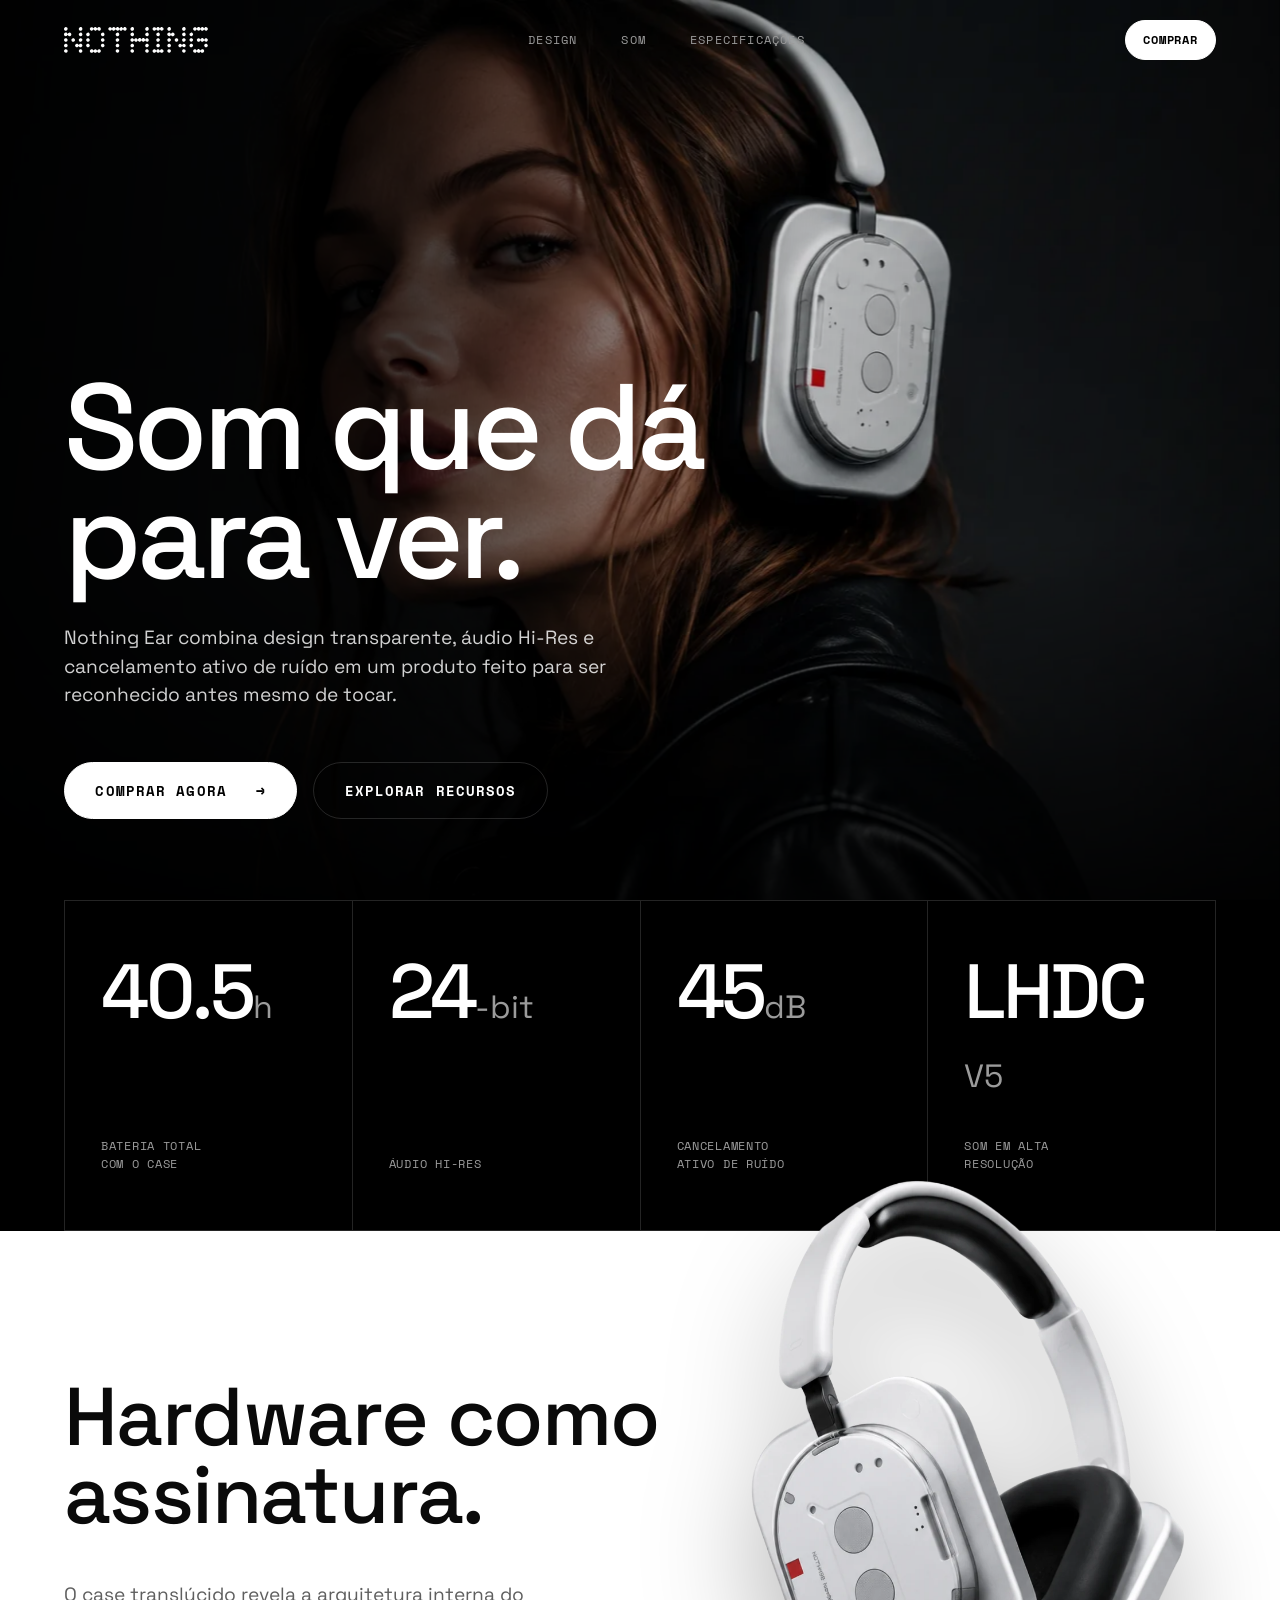
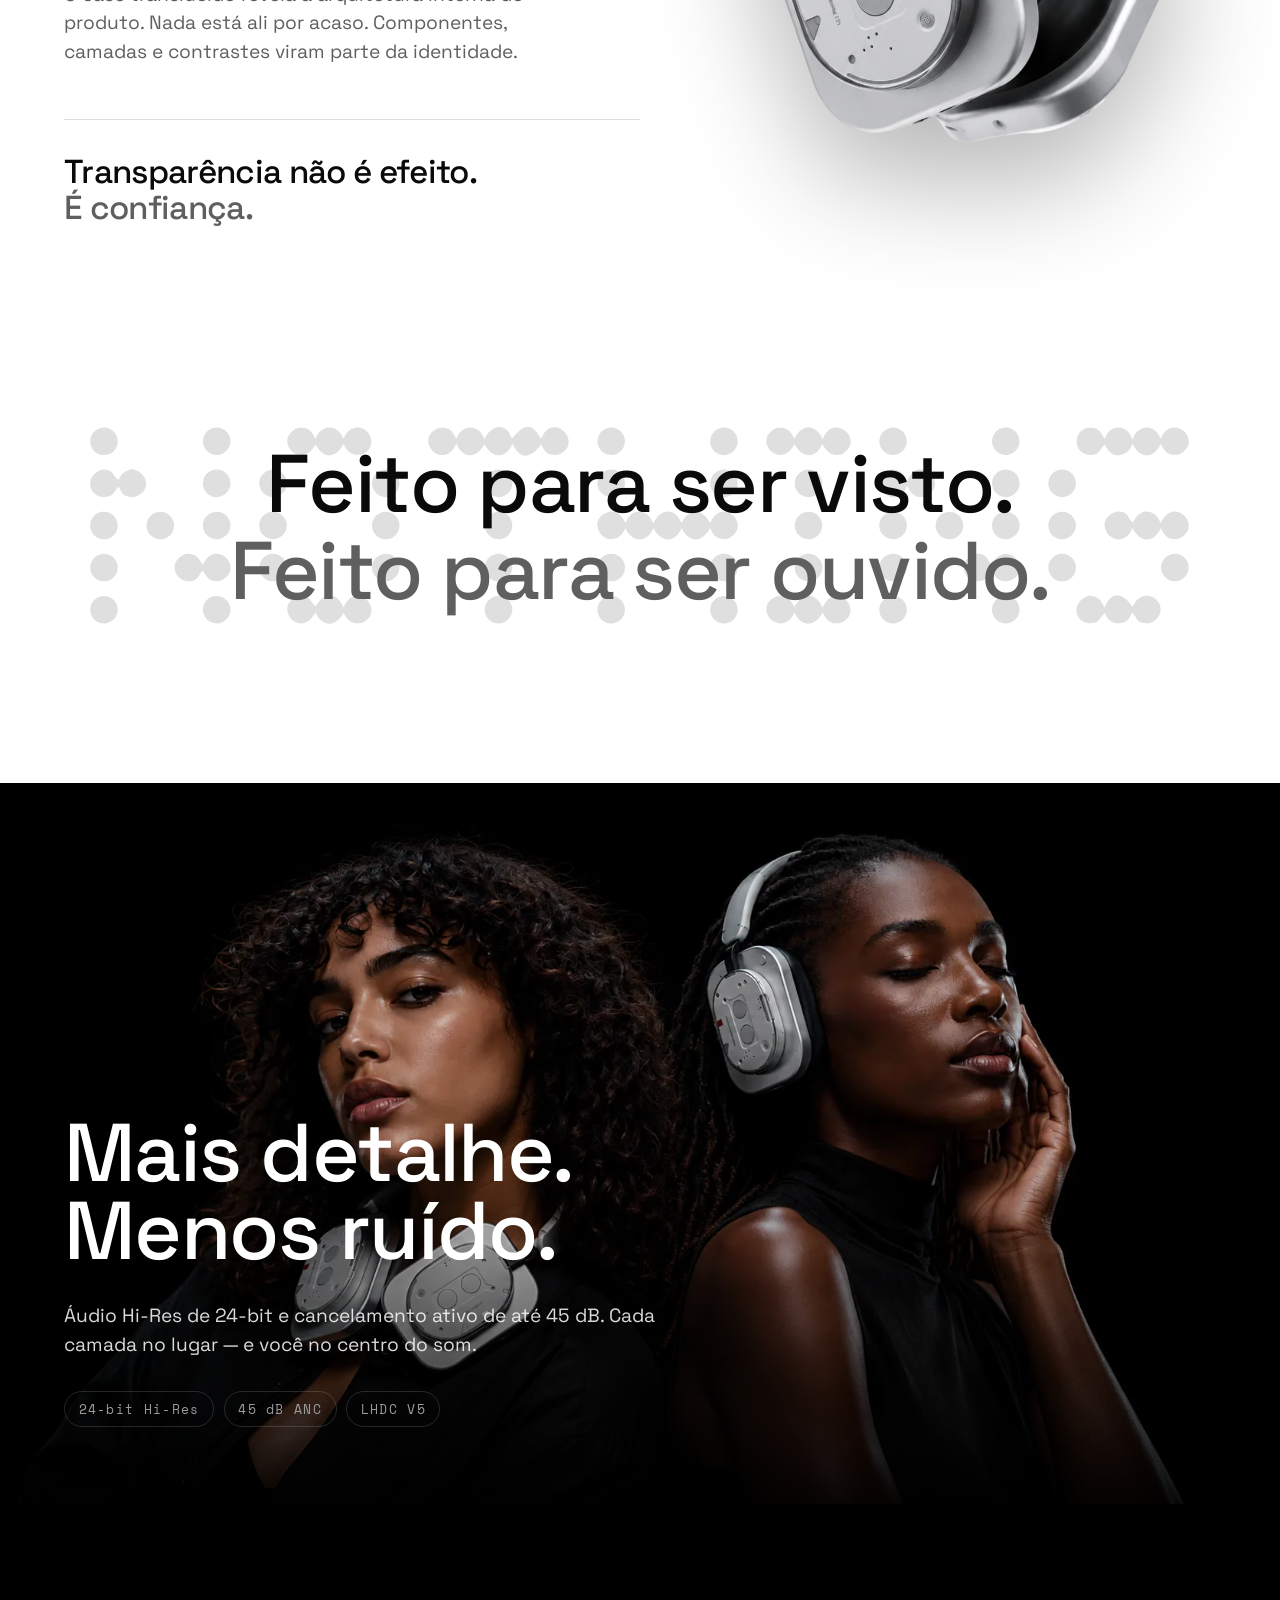
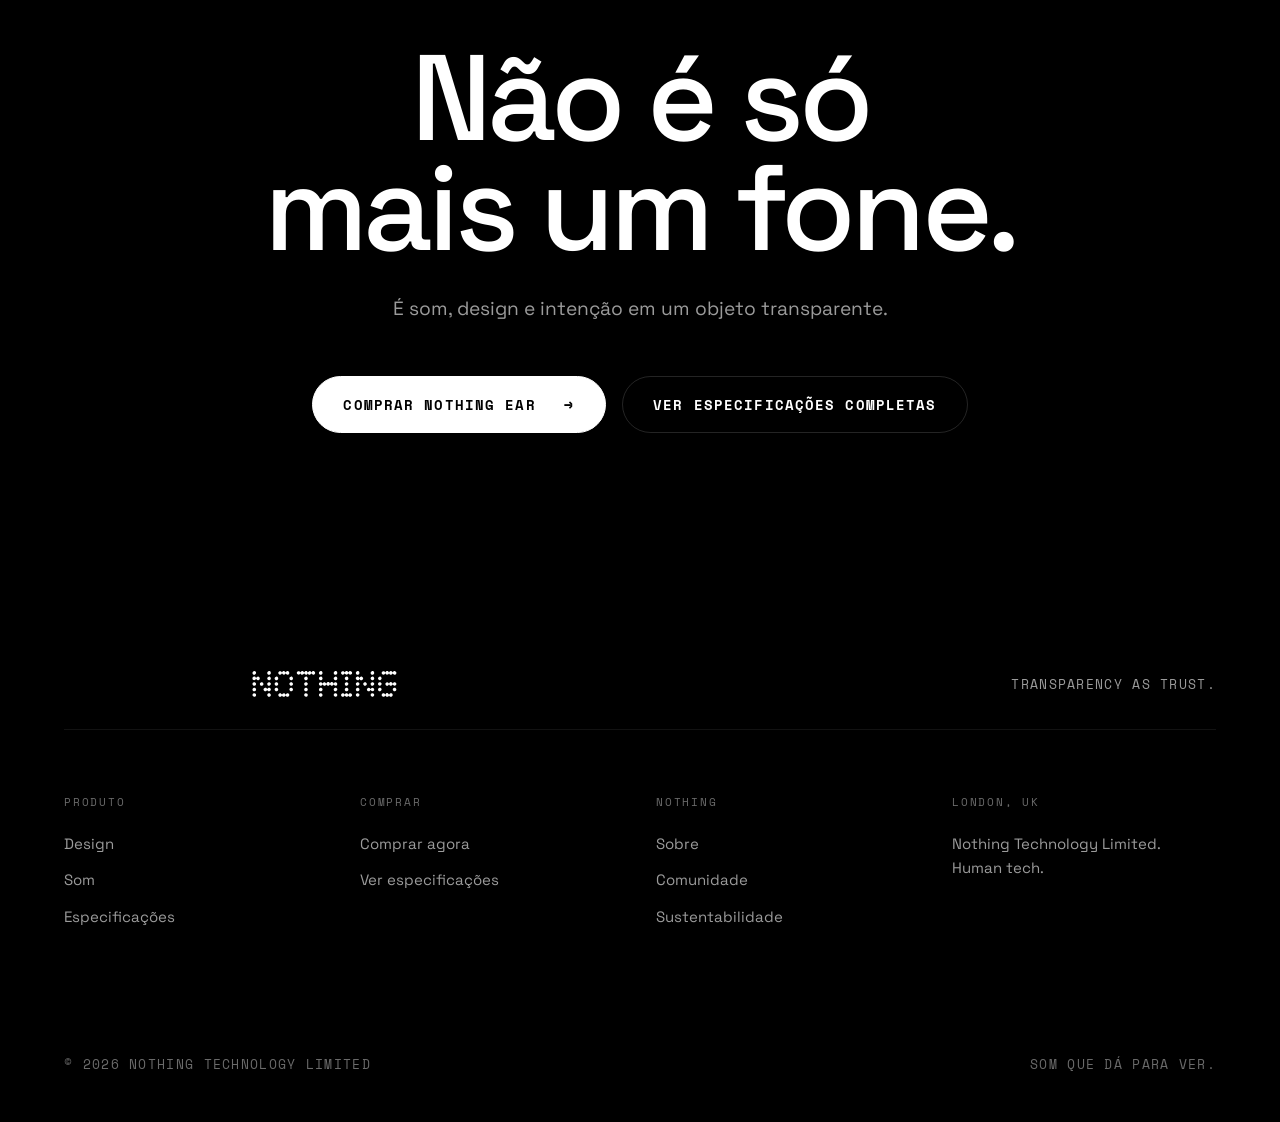
==== index.html @ 841a4d0a "Statement: revert visuals to the approved original + options page The texture-field mark (160vw) and" ====
<!DOCTYPE html>
<html lang="pt-BR">
<head>
  <meta charset="UTF-8" />
  <meta name="viewport" content="width=device-width, initial-scale=1.0" />
  <meta name="color-scheme" content="dark light" />
  <meta name="theme-color" content="#000000" />
  <title>Nothing Ear — Som que dá para ver.</title>
  <meta name="description" content="Nothing Ear combina design transparente, áudio Hi-Res e cancelamento ativo de ruído em um produto feito para ser reconhecido antes mesmo de tocar." />
  <meta property="og:title" content="Nothing Ear — Som que dá para ver." />
  <meta property="og:description" content="Design transparente, áudio Hi-Res de 24-bit e cancelamento ativo de até 45 dB." />
  <meta property="og:image" content="assets/img-00.png" />
  <meta property="og:type" content="website" />
  <link rel="icon" href="assets/favicon.svg" type="image/svg+xml" />

  <link rel="preconnect" href="https://fonts.googleapis.com" />
  <link rel="preconnect" href="https://fonts.gstatic.com" crossorigin />
  <link href="https://fonts.googleapis.com/css2?family=Space+Grotesk:wght@300;400;500;600;700&family=Space+Mono:wght@400;700&display=swap" rel="stylesheet" />
  <link rel="stylesheet" href="styles.css" />
  <script>
    /* ativa as entradas animadas antes da 1ª pintura (sem flash);
       failsafe: se o script principal não rodar, tudo volta a ficar visível */
    try {
      if (!matchMedia('(prefers-reduced-motion: reduce)').matches) {
        document.documentElement.classList.add('anim');
        /* timer direto (não espera 'load': imagens lentas não podem segurar o resgate) */
        setTimeout(function () {
          if (!window.__animRan) document.documentElement.classList.remove('anim');
        }, 3000);
      }
    } catch (e) {}
  </script>
</head>
<body>

  <a class="skip-link" href="#top">Pular para o conteúdo</a>

  <!-- HEADER -->
  <header class="nav" id="nav">
    <div class="nav__inner container">
      <a href="#top" class="nav__logo" aria-label="Nothing — início">
        <img src="assets/nothing-logo.svg" alt="Nothing" width="521" height="94" />
      </a>
      <nav class="nav__links" aria-label="Seções">
        <a href="#design">Design</a>
        <a href="#som">Som</a>
        <a href="#specs">Especificações</a>
      </nav>
      <a href="#comprar" class="btn btn--primary btn--sm nav__cta">Comprar</a>
      <button class="nav__toggle" id="navToggle" type="button" aria-label="Abrir menu" aria-expanded="false" aria-controls="menu">
        <span class="nav__toggle-lines" aria-hidden="true"><span></span><span></span></span>
      </button>
    </div>
  </header>

  <!-- MENU MOBILE (takeover · aparece < 860px, controlado por JS) -->
  <div class="menu" id="menu" aria-hidden="true">
    <nav class="menu__inner container" aria-label="Navegação principal">
      <ul class="menu__list">
        <li class="menu__item"><a href="#design"><span class="menu__idx" aria-hidden="true">01</span>Design</a></li>
        <li class="menu__item"><a href="#som"><span class="menu__idx" aria-hidden="true">02</span>Som</a></li>
        <li class="menu__item"><a href="#specs"><span class="menu__idx" aria-hidden="true">03</span>Especificações</a></li>
      </ul>
      <a href="#comprar" class="btn btn--primary btn--lg menu__cta">Comprar agora&nbsp;&nbsp;<span class="btn__arrow" aria-hidden="true">→</span></a>
    </nav>
  </div>

  <main id="top">

    <!-- HERO -->
    <section class="hero" id="hero">
      <div class="hero__media">
        <img src="assets/hero.webp" alt="Pessoa usando o Nothing Ear" width="1672" height="941" fetchpriority="high" />
        <div class="hero__scrim" aria-hidden="true"></div>
      </div>
      <div class="hero__content container">
        <h1 class="hero__title" data-reveal>Som que dá<br />para ver.</h1>
        <p class="hero__sub" data-reveal data-d="1">Nothing Ear combina design transparente, áudio Hi-Res e cancelamento ativo de ruído em um produto feito para ser reconhecido antes mesmo de tocar.</p>
        <div class="hero__actions" data-reveal data-d="2">
          <a href="#comprar" class="btn btn--primary btn--lg">Comprar agora&nbsp;&nbsp;<span class="btn__arrow" aria-hidden="true">→</span></a>
          <a href="#design" class="btn btn--ghost btn--lg">Explorar recursos</a>
        </div>
      </div>
    </section>

    <!-- SPECS -->
    <section class="specs section--dark" id="specs" aria-label="Especificações">
      <div class="container">
        <ul class="spec-grid">
          <li class="spec-cell" data-reveal>
            <span class="spec-num">40.5<span class="spec-unit">h</span></span>
            <span class="spec-label">Bateria total com o case</span>
          </li>
          <li class="spec-cell" data-reveal>
            <span class="spec-num">24<span class="spec-unit">-bit</span></span>
            <span class="spec-label">Áudio Hi-Res</span>
          </li>
          <li class="spec-cell" data-reveal>
            <span class="spec-num">45<span class="spec-unit">dB</span></span>
            <span class="spec-label">Cancelamento ativo de ruído</span>
          </li>
          <li class="spec-cell" data-reveal>
            <span class="spec-num">LHDC<span class="spec-unit"> V5</span></span>
            <span class="spec-label">Som em alta resolução</span>
          </li>
        </ul>
      </div>
    </section>

    <!-- DESIGN — fone + texto -->
    <section class="fone section--light" id="design">
      <div class="container fone__grid">
        <div class="fone__text">
          <h2 class="fone__title" data-reveal>Hardware como<br />assinatura.</h2>
          <p class="fone__lead" data-reveal data-d="1">O case translúcido revela a arquitetura interna do produto. Nada está ali por acaso. Componentes, camadas e contrastes viram parte da identidade.</p>
          <blockquote class="pull-quote" data-reveal data-d="2">Transparência não é efeito.<br /><em>É confiança.</em></blockquote>
        </div>
        <div class="fone__media" data-reveal data-d="1">
          <img class="fone__img" src="assets/fone.webp" alt="Nothing Ear — design transparente, com a arquitetura interna à vista" width="1920" height="1000" loading="lazy" />
        </div>
      </div>
    </section>

    <!-- STATEMENT — visto e ouvido (dot-matrix protagonista) -->
    <section class="statement section--light" id="statement" aria-label="Feito para ser visto e ouvido" data-trigger="0.65">
      <div class="container statement__inner">
        <img class="statement__mark" src="assets/nothing-logo.svg" alt="" aria-hidden="true" width="521" height="94" loading="lazy" />
        <h2 class="statement__title">
          <span class="ln"><span class="ln__i">Feito para ser visto.</span></span>
          <span class="ln"><span class="ln__i">Feito para ser ouvido.</span></span>
        </h2>
      </div>
    </section>

    <!-- SOM — editorial -->
    <section class="editorial section--dark" id="som" data-trigger="0.6">
      <div class="editorial__media">
        <img src="assets/som.webp" alt="Duas pessoas usando o Nothing Ear" width="1672" height="941" loading="lazy" />
        <div class="editorial__scrim" aria-hidden="true"></div>
        <div class="editorial__content container">
          <h2 class="editorial__title" data-reveal>Mais detalhe.<br />Menos ruído.</h2>
          <p class="editorial__sub" data-reveal data-d="1">Áudio Hi-Res de 24-bit e cancelamento ativo de até 45 dB. Cada camada no lugar — e você no centro do som.</p>
          <ul class="chip-row" data-reveal data-d="2">
            <li class="chip">24-bit Hi-Res</li>
            <li class="chip">45 dB ANC</li>
            <li class="chip">LHDC V5</li>
          </ul>
        </div>
      </div>
    </section>

    <!-- FECHAMENTO -->
    <section class="closing section--dark" id="comprar">
      <div class="container closing__inner">
        <h2 class="closing__title" data-reveal>Não é só<br />mais um fone.</h2>
        <p class="closing__sub" data-reveal data-d="1">É som, design e intenção em um objeto transparente.</p>
        <div class="closing__actions" data-reveal data-d="2">
          <a href="#top" class="btn btn--primary btn--lg">Comprar Nothing Ear&nbsp;&nbsp;<span class="btn__arrow" aria-hidden="true">→</span></a>
          <a href="#specs" class="btn btn--ghost btn--lg">Ver especificações completas</a>
        </div>
      </div>
    </section>

  </main>

  <!-- FOOTER -->
  <footer class="footer section--dark">
    <div class="container">
      <div class="footer__top" data-reveal>
        <a href="#top" class="footer__logo" aria-label="Nothing">
          <img src="assets/nothing-logo.svg" alt="Nothing" width="521" height="94" loading="lazy" />
        </a>
        <p class="footer__tagline">Transparency as trust.</p>
      </div>
      <div class="footer__grid" data-reveal data-d="1">
        <div class="footer__col">
          <h4>Produto</h4>
          <a href="#design">Design</a>
          <a href="#som">Som</a>
          <a href="#specs">Especificações</a>
        </div>
        <div class="footer__col">
          <h4>Comprar</h4>
          <a href="#comprar">Comprar agora</a>
          <a href="#specs">Ver especificações</a>
        </div>
        <div class="footer__col">
          <h4>Nothing</h4>
          <a href="#top">Sobre</a>
          <a href="#top">Comunidade</a>
          <a href="#top">Sustentabilidade</a>
        </div>
        <div class="footer__col footer__col--meta">
          <h4>London, UK</h4>
          <p>Nothing Technology Limited.<br />Human tech.</p>
        </div>
      </div>
      <div class="footer__bottom">
        <span>© 2026 Nothing Technology Limited</span>
        <span>Som que dá para ver.</span>
      </div>
    </div>
  </footer>

  <script src="script.js"></script>
</body>
</html>
---- styles.css ----
/* =================================================================
   NOTHING EAR — Landing (rebuild fiel ao Figma · node 16211-14238)
   Valores extraídos 1:1 do Figma via MCP. Monocromático.
   Tipografia: Space Grotesk (display/texto) + Space Mono (técnico).
   ================================================================= */

/* -----------------------------------------------------------------
   TOKENS (cores e tipos reais do Figma)
   ----------------------------------------------------------------- */
:root {
  --black:#000000;
  --white:#ffffff;
  --ink:#0a0a0a;          /* color/grey/4  */
  --grey-61:#9b9b9b;      /* color/grey/61 */
  --grey-42:#6a6a6a;      /* color/grey/42 */
  --grey-37:#5f5f5f;      /* color/grey/37 */
  --white-82:rgba(255,255,255,.82);
  --white-85:rgba(255,255,255,.85);
  --line-dark:rgba(255,255,255,.14);   /* white/14% */
  --line-dark-2:rgba(255,255,255,.07); /* white/7%  */
  --line-light:rgba(0,0,0,.13);        /* black/13% */

  --font-sans:"Space Grotesk","Helvetica Neue",Arial,sans-serif;
  --font-mono:"Space Mono","SFMono-Regular",ui-monospace,monospace;

  /* tamanhos fluidos ancorados nos px exatos do desktop (1920) */
  --fs-title: clamp(2.75rem, 9.5vw, 9rem);     /* 144 */
  --fs-h2:    clamp(2.25rem, 6.4vw, 6rem);     /* 96  */
  --fs-stat:  clamp(2.75rem, 6vw, 5.5rem);     /* 88  */
  --fs-quote: clamp(1.5rem, 2.6vw, 2.25rem);   /* 36  */
  --fs-lead:  clamp(1.0625rem, 1.5vw, 1.4rem); /* 22.4 */

  --container: 1440px;
  --gutter: clamp(1.25rem, 5vw, 80px);
  --ease: cubic-bezier(0.16,1,0.3,1);
  --ease-out2: cubic-bezier(0.23,1,0.32,1);   /* ease-out forte (Emil) */
  --t: 0.3s var(--ease);
}

/* -----------------------------------------------------------------
   RESET / BASE
   ----------------------------------------------------------------- */
*,*::before,*::after{box-sizing:border-box;margin:0;padding:0;}
html{scroll-behavior:smooth;-webkit-text-size-adjust:100%;}
body{
  font-family:var(--font-sans);
  font-size:1.0625rem;
  line-height:1.5;
  color:var(--white);
  background:var(--black);
  -webkit-font-smoothing:antialiased;
  text-rendering:optimizeLegibility;
  overflow-x:hidden;
}
img{display:block;max-width:100%;height:auto;}
a{color:inherit;text-decoration:none;}
ul{list-style:none;}
::selection{background:#d8d8d8;color:#000;}

.container{width:100%;max-width:var(--container);margin-inline:auto;padding-inline:var(--gutter);}

/* skip-link: invisível até focar via teclado (acima da nav, z-index 200) */
.skip-link{position:fixed;top:14px;left:14px;z-index:200;
  transform:translateY(calc(-100% - 20px));
  font-family:var(--font-mono);font-size:12px;letter-spacing:.96px;text-transform:uppercase;
  background:var(--white);color:var(--black);padding:10px 18px;border-radius:100px;}
.skip-link:focus{transform:none;}

.section--dark{background:var(--black);color:var(--white);}
.section--light{background:var(--white);color:var(--ink);}
/* nav fixa (80px) não cobre o topo ao navegar por âncora/teclado */
.specs,.fone,.statement,.editorial,.closing{scroll-margin-top:80px;}

/* -----------------------------------------------------------------
   BOTÕES
   ----------------------------------------------------------------- */
.btn{
  display:inline-flex;align-items:center;justify-content:center;gap:.6em;
  font-family:var(--font-mono);font-weight:700;text-transform:uppercase;
  border:1px solid transparent;border-radius:100px;white-space:nowrap;
  transition:background var(--t),color var(--t),border-color var(--t),transform var(--t);
}
.btn:active{transform:scale(.97);transition-duration:.12s;}  /* press rápido; release volta no token de 300ms */
.btn__arrow{display:inline-block;transition:transform var(--t);}
.btn:hover .btn__arrow{transform:translateX(4px);}  /* seta desliza no hover */
/* botão grande (hero / fechamento): 14px / 1.12 / pad 16.6×30.4 */
.btn--lg{font-size:14px;letter-spacing:1.12px;line-height:21.7px;padding:16.6px 30.4px;}
/* botão da nav: 12px / 0.96 / pad 9.4×16.6 */
.btn--sm{font-size:12px;letter-spacing:.96px;line-height:18.6px;padding:9.4px 16.6px;}

.btn--primary{background:var(--white);color:var(--black);border-color:var(--white);}
.btn--primary:hover{background:transparent;color:currentColor;border-color:currentColor;}

.btn--ghost{background:transparent;color:var(--white);border-color:var(--line-dark);}
.btn--ghost:hover{background:var(--white);color:var(--black);border-color:var(--white);}

/* -----------------------------------------------------------------
   NAV / HEADER  (altura 80, gutter 80, conteúdo 1280)
   ----------------------------------------------------------------- */
.nav{position:fixed;inset:0 0 auto 0;z-index:100;
  border-bottom:1px solid transparent;
  transition:background var(--t),border-color var(--t);}  /* blur não anima: re-rasteriza o fundo à toa; o fade do rgba já mascara o snap */
.nav__inner{display:flex;align-items:center;justify-content:space-between;gap:2rem;height:80px;}
.nav__logo{display:inline-flex;}
.nav__logo img{height:26px;width:auto;}
.nav__links{display:flex;gap:44px;}
.nav__links a{
  position:relative;
  font-family:var(--font-mono);font-size:12px;letter-spacing:1.2px;line-height:18.6px;
  text-transform:uppercase;color:var(--grey-61);transition:color var(--t);
}
.nav__links a::after{content:"";position:absolute;left:0;bottom:-5px;width:0;height:1px;
  background:currentColor;transition:width var(--t);}
.nav__links a:hover{color:var(--white);}
.nav__links a:hover::after{width:100%;}
/* scrollspy: o link da seção atual usa o MESMO tratamento do hover (sem vocabulário novo) */
.nav__links a.is-current{color:var(--white);}
.nav__links a.is-current::after{width:100%;}
.nav.scrolled{
  background:rgba(0,0,0,.72);
  backdrop-filter:blur(16px) saturate(120%);
  -webkit-backdrop-filter:blur(16px) saturate(120%);
  border-bottom-color:var(--line-dark-2);
}

/* -----------------------------------------------------------------
   MENU MOBILE — toggle (vira X) + takeover em tela cheia
   Aparece só < 860px (via @media). Mesmo vocabulário: preto, mono, tipo grande.
   ----------------------------------------------------------------- */
.nav__toggle{display:none;align-items:center;justify-content:center;
  width:44px;height:44px;margin-right:-10px;padding:0;
  background:none;border:0;color:var(--white);cursor:pointer;z-index:1;}
.nav__toggle-lines{position:relative;display:block;width:24px;height:12px;}
.nav__toggle-lines span{position:absolute;left:0;width:100%;height:1.5px;background:currentColor;
  transition:transform .35s var(--ease-out2);}
.nav__toggle-lines span:nth-child(1){top:0;}
.nav__toggle-lines span:nth-child(2){bottom:0;}
.menu-open .nav__toggle-lines span:nth-child(1){transform:translateY(5.25px) rotate(45deg);}
.menu-open .nav__toggle-lines span:nth-child(2){transform:translateY(-5.25px) rotate(-45deg);}

.menu{position:fixed;inset:0;z-index:90;background:var(--black);padding-top:80px;
  opacity:0;visibility:hidden;transform:translateY(-8px);
  transition:opacity .35s var(--ease-out2),transform .45s var(--ease-out2),visibility 0s linear .45s;}
.menu-open .menu{opacity:1;visibility:visible;transform:none;
  transition:opacity .35s var(--ease-out2),transform .45s var(--ease-out2);}
.menu__inner{display:flex;flex-direction:column;justify-content:center;min-height:100%;
  padding-block:clamp(2rem,7vh,4rem) clamp(3rem,10vh,6rem);gap:clamp(2rem,6vh,3.5rem);}
.menu__list{display:flex;flex-direction:column;gap:clamp(1rem,3.2vh,1.75rem);}
.menu__item a{display:inline-flex;align-items:baseline;gap:18px;width:fit-content;
  font-weight:500;font-size:clamp(2.25rem,11vw,3.5rem);line-height:1;letter-spacing:-.03em;color:var(--white);}
.menu__idx{font-family:var(--font-mono);font-size:13px;font-weight:400;letter-spacing:1px;color:var(--grey-42);}
.menu__cta{align-self:flex-start;}
/* stagger de entrada (só com JS via .anim; reduced-motion mostra tudo estático).
   A transição no estado base dá a SAÍDA (200ms) ao fechar; na abertura as regras
   .menu-open abaixo vencem com .5s + delays. */
.anim .menu__item,.anim .menu__cta{opacity:0;transform:translateY(14px);
  transition:opacity .2s var(--ease-out2),transform .2s var(--ease-out2);}
.menu-open .menu__item,.menu-open .menu__cta{opacity:1;transform:none;
  transition:opacity .5s var(--ease-out2),transform .5s var(--ease-out2);}
.menu-open .menu__item:nth-child(1){transition-delay:.06s;}
.menu-open .menu__item:nth-child(2){transition-delay:.12s;}
.menu-open .menu__item:nth-child(3){transition-delay:.18s;}
.menu-open .menu__cta{transition-delay:.24s;}
html.menu-open{overflow:hidden;}

/* -----------------------------------------------------------------
   HERO  (full-bleed · conteúdo ancorado embaixo)
   ----------------------------------------------------------------- */
.hero{position:relative;min-height:100svh;display:flex;align-items:flex-end;
  background:var(--black);overflow:hidden;
  padding-block:clamp(7rem,14vh,11rem) clamp(3.5rem,9vh,108px);}
.hero__media{position:absolute;inset:0;z-index:0;}
.hero__media img{width:100%;height:100%;object-fit:cover;object-position:58% center;
  animation:heroIn 1.5s var(--ease-out2) both;}  /* assenta no load, junto com o texto */
@keyframes heroIn{from{transform:scale(1.06);}to{transform:scale(1);}}
.hero__scrim{position:absolute;inset:0;background:
  linear-gradient(95deg,rgba(0,0,0,.92) 0%,rgba(0,0,0,.7) 32%,rgba(0,0,0,.15) 62%,rgba(0,0,0,.45) 100%),
  linear-gradient(0deg,rgba(0,0,0,.85) 0%,rgba(0,0,0,0) 40%);}
.hero__content{position:relative;z-index:2;}
.hero__title{font-weight:500;font-size:var(--fs-title);line-height:.9;letter-spacing:-.04em;}
.hero__sub{font-weight:400;font-size:var(--fs-lead);line-height:1.5;color:var(--white-82);
  max-width:631px;margin-top:32px;}
.hero__actions{display:flex;flex-wrap:wrap;gap:16px;margin-top:52px;}

/* -----------------------------------------------------------------
   SPECS  (grid 4 col · hairline white/14% · célula 330)
   ----------------------------------------------------------------- */
.specs{padding-block:0;}
.spec-grid{display:grid;grid-template-columns:repeat(4,1fr);
  border-top:1px solid var(--line-dark);border-left:1px solid var(--line-dark);}
.spec-cell{
  border-right:1px solid var(--line-dark);border-bottom:1px solid var(--line-dark);
  min-height:330px;padding:56px 36px;
  display:flex;flex-direction:column;justify-content:space-between;gap:.9rem;
  transition:background var(--t);
}
.spec-cell:hover{background:#0c0c0c;}
.spec-num{font-weight:500;font-size:var(--fs-stat);line-height:.9;letter-spacing:-.04em;}
.spec-unit{font-size:.42em;font-weight:400;letter-spacing:0;color:var(--grey-61);}
.spec-label{font-family:var(--font-mono);font-size:12px;letter-spacing:.72px;line-height:18.6px;
  text-transform:uppercase;color:var(--grey-61);max-width:18ch;}

/* -----------------------------------------------------------------
   DESIGN — fone + texto (branco · conteúdo alinhado a x=240)
   container mais largo (1600) → conteúdo 1440 em x=240 no desktop
   ----------------------------------------------------------------- */
.fone{background:var(--white);color:var(--ink);overflow:visible;position:relative;z-index:1;
  padding-block:147px clamp(4rem,9vw,120px);}
.fone .container{max-width:1600px;}
.fone__grid{display:grid;grid-template-columns:minmax(0,576px) minmax(0,1fr);
  gap:clamp(.5rem,1vw,11px);align-items:start;}
.fone__title{font-weight:500;font-size:var(--fs-h2);line-height:.95;letter-spacing:-.019em;color:var(--ink);
  width:max-content;max-width:none;}  /* 2 linhas como no Figma; transborda p/ área transparente do produto */
.fone__lead{font-weight:400;font-size:var(--fs-lead);line-height:1.5;color:var(--grey-37);
  max-width:488px;margin-top:47px;}
.pull-quote{font-weight:500;font-size:var(--fs-quote);line-height:1.08;letter-spacing:-.02em;color:var(--ink);
  margin-top:52px;padding-top:33.6px;border-top:1px solid var(--line-light);}
.pull-quote em{font-style:normal;color:var(--grey-37);}

/* frame fiel do Figma: 839×852, imagem preenchendo (cover) — fone gigante e alto */
.fone__media{position:relative;width:100%;max-width:839px;margin-left:auto;
  aspect-ratio:839 / 852;
  margin-top:-204px;          /* sobe p/ encostar/entrar no specs (padding 147 + overhang 57) */
  filter:drop-shadow(0 50px 55px rgba(0,0,0,.28));
  animation:foneFloat 7s ease-in-out infinite;}
.fone__img{display:block;width:100%;height:100%;object-fit:cover;object-position:center;}
@keyframes foneFloat{0%,100%{transform:translateY(0) rotate(-1deg);}50%{transform:translateY(-14px) rotate(1deg);}}

/* -----------------------------------------------------------------
   STATEMENT — "visto e ouvido" · dot-matrix protagonista
   (preenche o espaço branco do Figma; bastante respiro)
   ----------------------------------------------------------------- */
.statement{background:var(--white);color:var(--ink);position:relative;overflow:hidden;
  padding-block:clamp(4rem,8vw,150px) clamp(6rem,13vw,200px);text-align:center;}
.statement__inner{position:relative;display:flex;flex-direction:column;align-items:center;}
.statement__mark{position:absolute;top:50%;left:50%;transform:translate(-50%,-52%);
  width:min(1100px,92%);filter:invert(1);opacity:.12;pointer-events:none;}
.statement__title{position:relative;z-index:1;font-weight:500;font-size:var(--fs-h2);
  line-height:1;letter-spacing:-.019em;color:var(--ink);}
/* padding maior protege o descendente do "p" do clip da máscara (métricas Win);
   o margin negativo compensa — espaçamento visual idêntico */
.statement__title .ln{display:block;overflow:hidden;padding-bottom:.15em;margin-bottom:-.09em;}
.statement__title .ln__i{display:block;}
.statement__title .ln:last-child .ln__i{color:var(--grey-37);}  /* "ouvido." em cinza */

/* =================================================================
   ENTRADA ANIMADA (Emil Kowalski) — gated por html.anim (só com JS).
   Sem JS / reduced-motion = conteúdo visível por padrão (+ failsafe no <head>).
   Variação proposital: máscara dot-matrix é assinatura do statement;
   o resto usa fade-rise + stagger; editorial usa zoom-out.
   ================================================================= */
.anim [data-reveal]{opacity:0;transform:translateY(20px);}
.anim [data-reveal].is-in{opacity:1;transform:none;
  transition:opacity .7s ease-out, transform .8s var(--ease-out2);}
.anim [data-reveal][data-d="1"].is-in{transition-delay:.08s;}
.anim [data-reveal][data-d="2"].is-in{transition-delay:.16s;}
.anim [data-reveal][data-d="3"].is-in{transition-delay:.24s;}
/* specs: stagger ao longo da fileira — só quando as 4 células entram juntas (4 col);
   em 2/1 colunas cada célula cruza o gatilho sozinha e o delay viraria latência morta */
@media (min-width:1025px){
  .anim .spec-cell:nth-child(2).is-in{transition-delay:.08s;}
  .anim .spec-cell:nth-child(3).is-in{transition-delay:.16s;}
  .anim .spec-cell:nth-child(4).is-in{transition-delay:.24s;}
}
/* editorial: zoom-out sutil da imagem ao entrar */
.anim .editorial__media>img{transform:scale(1.06);}
.anim .editorial.is-in .editorial__media>img{transform:scale(1);transition:transform 1.3s var(--ease-out2);}
/* statement: marca dot-matrix (protagonista) + linhas em máscara.
   Sem blur animado: filter é a propriedade mais cara e o olho só lê o fade. */
.anim .statement__mark{opacity:0;transform:translate(-50%,-52%) scale(.97);}
.anim .statement.is-in .statement__mark{opacity:.12;transform:translate(-50%,-52%) scale(1);
  transition:opacity .9s var(--ease-out2),transform 1.1s var(--ease-out2);}
.anim .statement .ln__i{transform:translateY(125%);}
.anim .statement.is-in .ln__i{transform:translateY(0);transition:transform .85s var(--ease-out2);}
.anim .statement.is-in .ln:nth-child(2) .ln__i{transition-delay:.12s;}

/* -----------------------------------------------------------------
   SOM — editorial (full-bleed · texto na base, fora dos rostos)
   ----------------------------------------------------------------- */
.editorial{position:relative;padding:0;}
/* mesmo aspect-ratio da imagem → cover não corta nada: cabeças no topo + fone
   no pescoço embaixo aparecem inteiros em qualquer largura. min-height só p/ telas estreitas. */
.editorial__media{position:relative;width:100%;aspect-ratio:1672 / 941;min-height:clamp(460px,62vh,560px);
  display:flex;align-items:flex-end;overflow:hidden;}
.editorial__media>img{position:absolute;inset:0;width:100%;height:100%;
  object-fit:cover;object-position:center 50%;}  /* centra as modelos: fones sempre visíveis em qualquer altura de tela */
.editorial__scrim{position:absolute;inset:0;background:
  /* base escura só p/ legibilidade do texto, suave o bastante p/ o fone do pescoço aparecer */
  linear-gradient(to top, rgba(0,0,0,.9) 0%, rgba(0,0,0,.5) 20%, rgba(0,0,0,0) 46%),
  /* topo: legibilidade da nav */
  linear-gradient(to bottom, rgba(0,0,0,.7) 0%, rgba(0,0,0,0) 14%);}  /* respiro preto no topo + legibilidade da nav */
.editorial__content{position:relative;z-index:2;width:100%;padding-bottom:clamp(3.5rem,6vw,90px);}
.editorial__title{font-weight:500;font-size:var(--fs-h2);line-height:.95;letter-spacing:-.019em;color:var(--white);}
.editorial__sub{font-weight:400;font-size:var(--fs-lead);line-height:1.5;color:var(--white-85);
  max-width:631px;margin-top:32px;}
.chip-row{display:flex;flex-wrap:wrap;gap:9.6px;margin-top:32px;}
.chip{font-family:var(--font-mono);font-size:13px;letter-spacing:1.3px;line-height:20.15px;
  padding:6.6px 13.6px;border:1px solid var(--line-dark);border-radius:100px;color:var(--grey-61);
  transition:color var(--t),border-color var(--t);}
.chip:hover{color:var(--white);border-color:var(--white);}

/* -----------------------------------------------------------------
   FECHAMENTO  (centralizado)
   ----------------------------------------------------------------- */
.closing{padding-block:clamp(6rem,11vw,207px);text-align:center;}
.closing__inner{display:flex;flex-direction:column;align-items:center;}
.closing__title{font-weight:500;font-size:var(--fs-title);line-height:.9;letter-spacing:-.04em;}
.closing__sub{font-weight:400;font-size:var(--fs-lead);line-height:1.5;color:var(--grey-61);
  max-width:520px;margin-top:32px;}
.closing__actions{display:flex;flex-wrap:wrap;gap:16px;justify-content:center;margin-top:52px;}

/* -----------------------------------------------------------------
   FOOTER
   ----------------------------------------------------------------- */
.footer{padding-block:97px clamp(2rem,4vw,48px);}
.footer__top{display:flex;align-items:center;justify-content:space-between;flex-wrap:wrap;gap:1rem;
  padding-bottom:32px;border-bottom:1px solid var(--line-dark-2);}
.footer__logo img{height:26px;}
.footer__tagline{font-family:var(--font-mono);font-size:13px;letter-spacing:1.3px;line-height:20.15px;
  text-transform:uppercase;color:var(--grey-61);}
.footer__grid{display:grid;grid-template-columns:repeat(4,1fr);gap:32px;padding-block:64px;}
.footer__col{display:flex;flex-direction:column;}
.footer__col h4{font-family:var(--font-mono);font-size:11px;letter-spacing:1.76px;line-height:17px;
  text-transform:uppercase;color:var(--grey-42);font-weight:400;margin-bottom:21px;}
.footer__col a{font-size:15px;line-height:23.25px;color:var(--grey-61);transition:color var(--t);
  width:fit-content;margin-bottom:13.6px;}
.footer__col a:hover{color:var(--white);}
.footer__col--meta p{font-size:15px;line-height:24px;color:var(--grey-61);}
.footer__bottom{display:flex;justify-content:space-between;flex-wrap:wrap;gap:1rem;padding-top:48px;
  font-family:var(--font-mono);font-size:13px;letter-spacing:1.3px;line-height:20.15px;
  text-transform:uppercase;color:var(--grey-42);}

/* -----------------------------------------------------------------
   RESPONSIVO
   ----------------------------------------------------------------- */
@media (max-width:1024px){
  .spec-grid{grid-template-columns:repeat(2,1fr);}
}
@media (max-width:860px){
  .nav__links{display:none;}
  .nav__cta{display:none;}          /* Comprar migra para dentro do menu */
  .nav__toggle{display:inline-flex;}
  .fone{padding-top:clamp(4rem,12vw,147px);}
  .fone__grid{grid-template-columns:1fr;gap:clamp(2rem,7vw,3rem);}
  .fone__media{order:-1;margin:0 auto;max-width:min(86vw,520px);}
  .fone__title{width:auto;}
  .fone__lead{max-width:100%;}
  .hero__sub{max-width:100%;}
}
@media (max-width:560px){
  .spec-grid{grid-template-columns:1fr;}
  .footer__grid{grid-template-columns:repeat(2,1fr);gap:40px 24px;}
  .hero{align-items:center;}
  .btn--lg{width:100%;}
  .hero__actions,.closing__actions{width:100%;}
  .editorial__media{min-height:78svh;}
}

/* -----------------------------------------------------------------
   ACESSIBILIDADE
   ----------------------------------------------------------------- */
@media (prefers-reduced-motion:reduce){
  *,*::before,*::after{animation-duration:.001ms!important;animation-iteration-count:1!important;
    animation-delay:0s!important;transition-duration:.001ms!important;transition-delay:0s!important;
    scroll-behavior:auto!important;}
  .fone__media{animation:none;}   /* foneFloat vive na .fone__media */
  /* tudo visível e estático mesmo se .anim estiver presente */
  .anim [data-reveal]{opacity:1;transform:none;}
  .anim .statement__mark{opacity:.12;filter:invert(1);transform:translate(-50%,-52%);}
  .anim .statement .ln__i{transform:none;}
  .anim .editorial__media>img{transform:none;}
  .anim .menu__item,.anim .menu__cta{opacity:1;transform:none;}
}
:focus-visible{outline:2px solid currentColor;outline-offset:3px;}
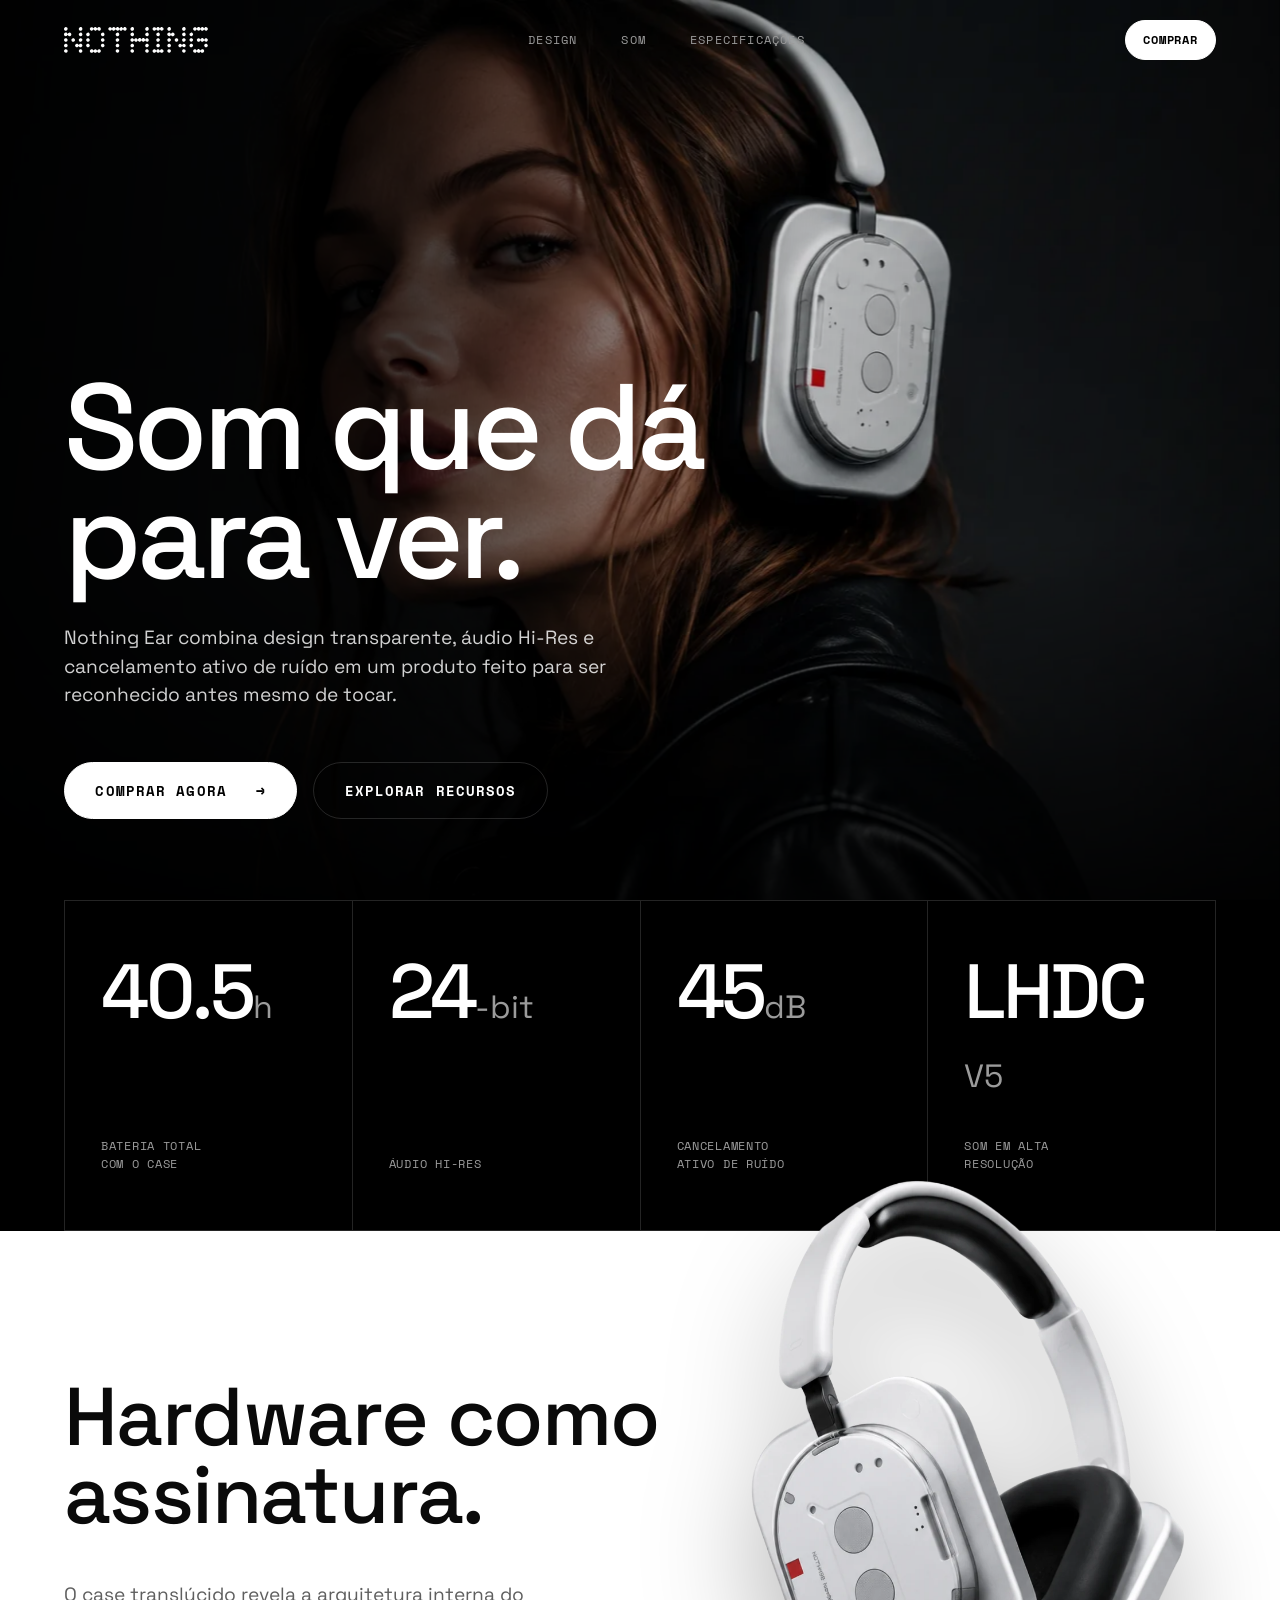
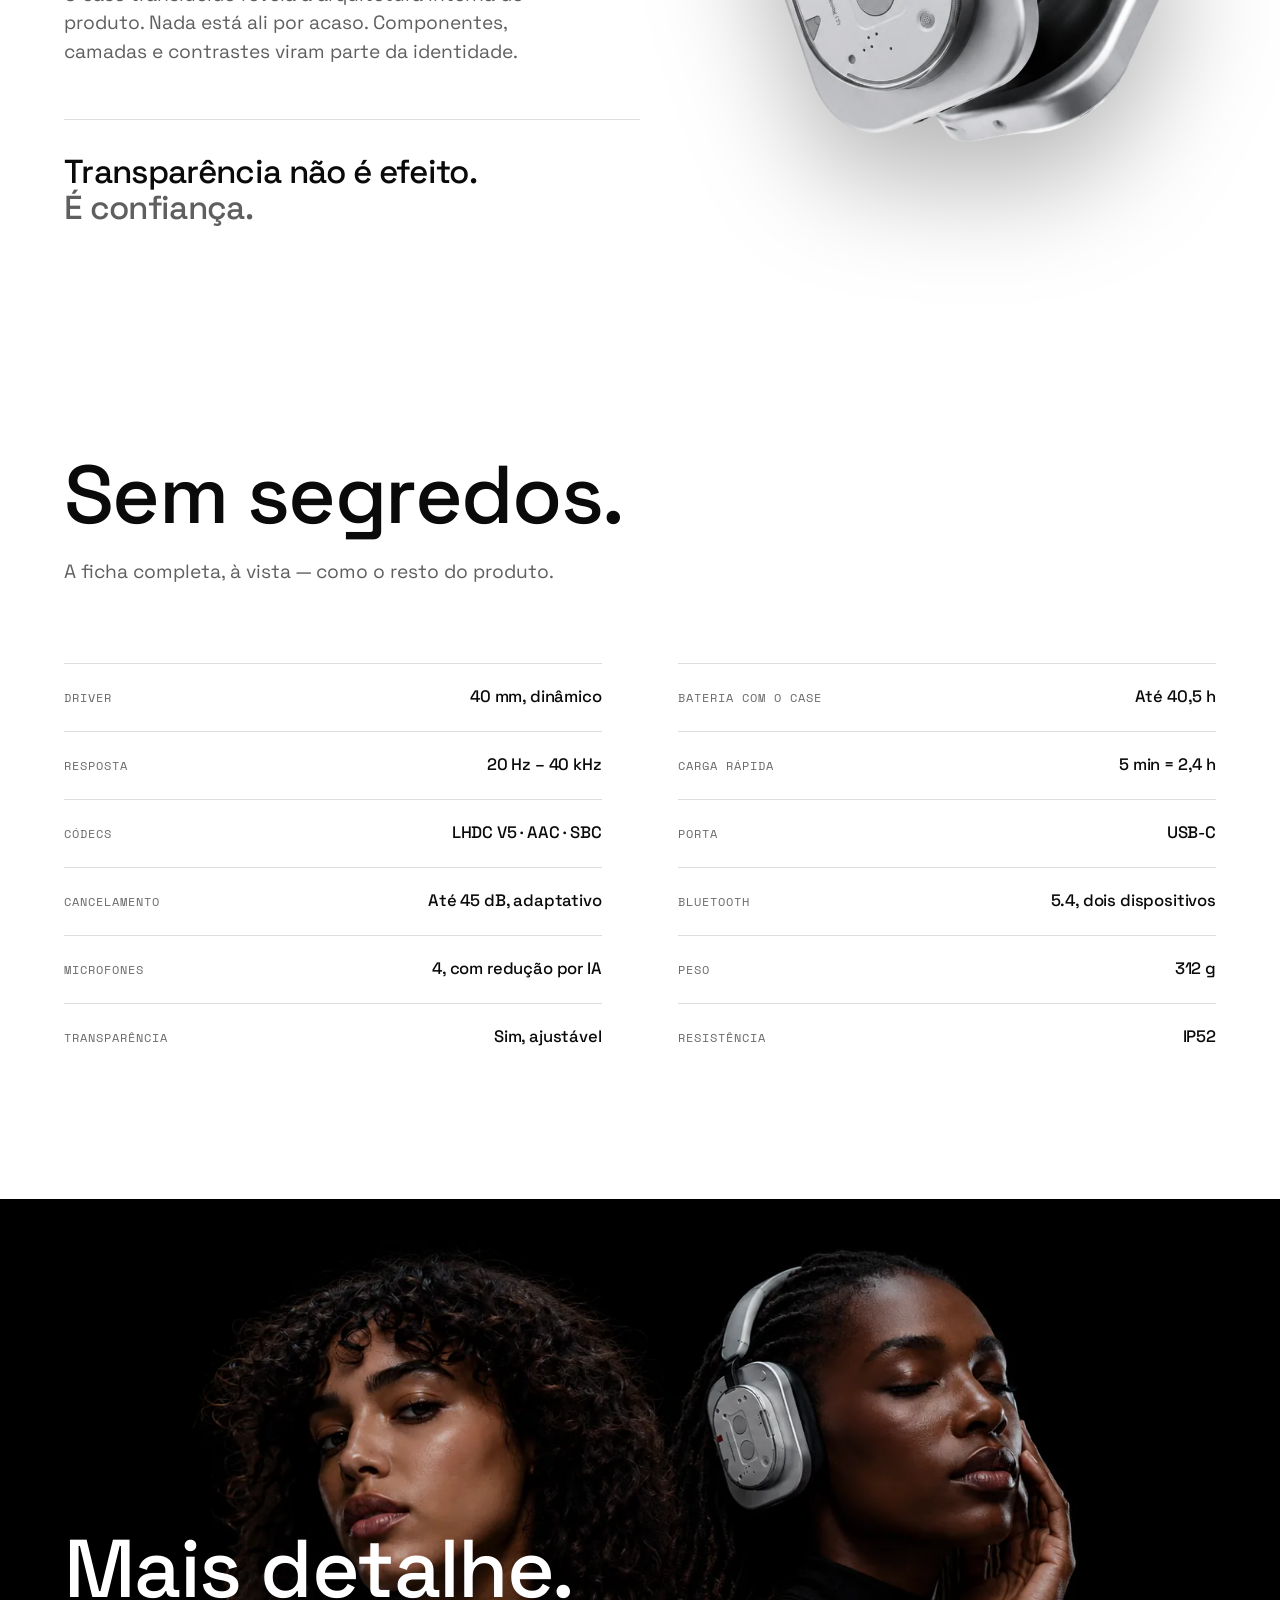
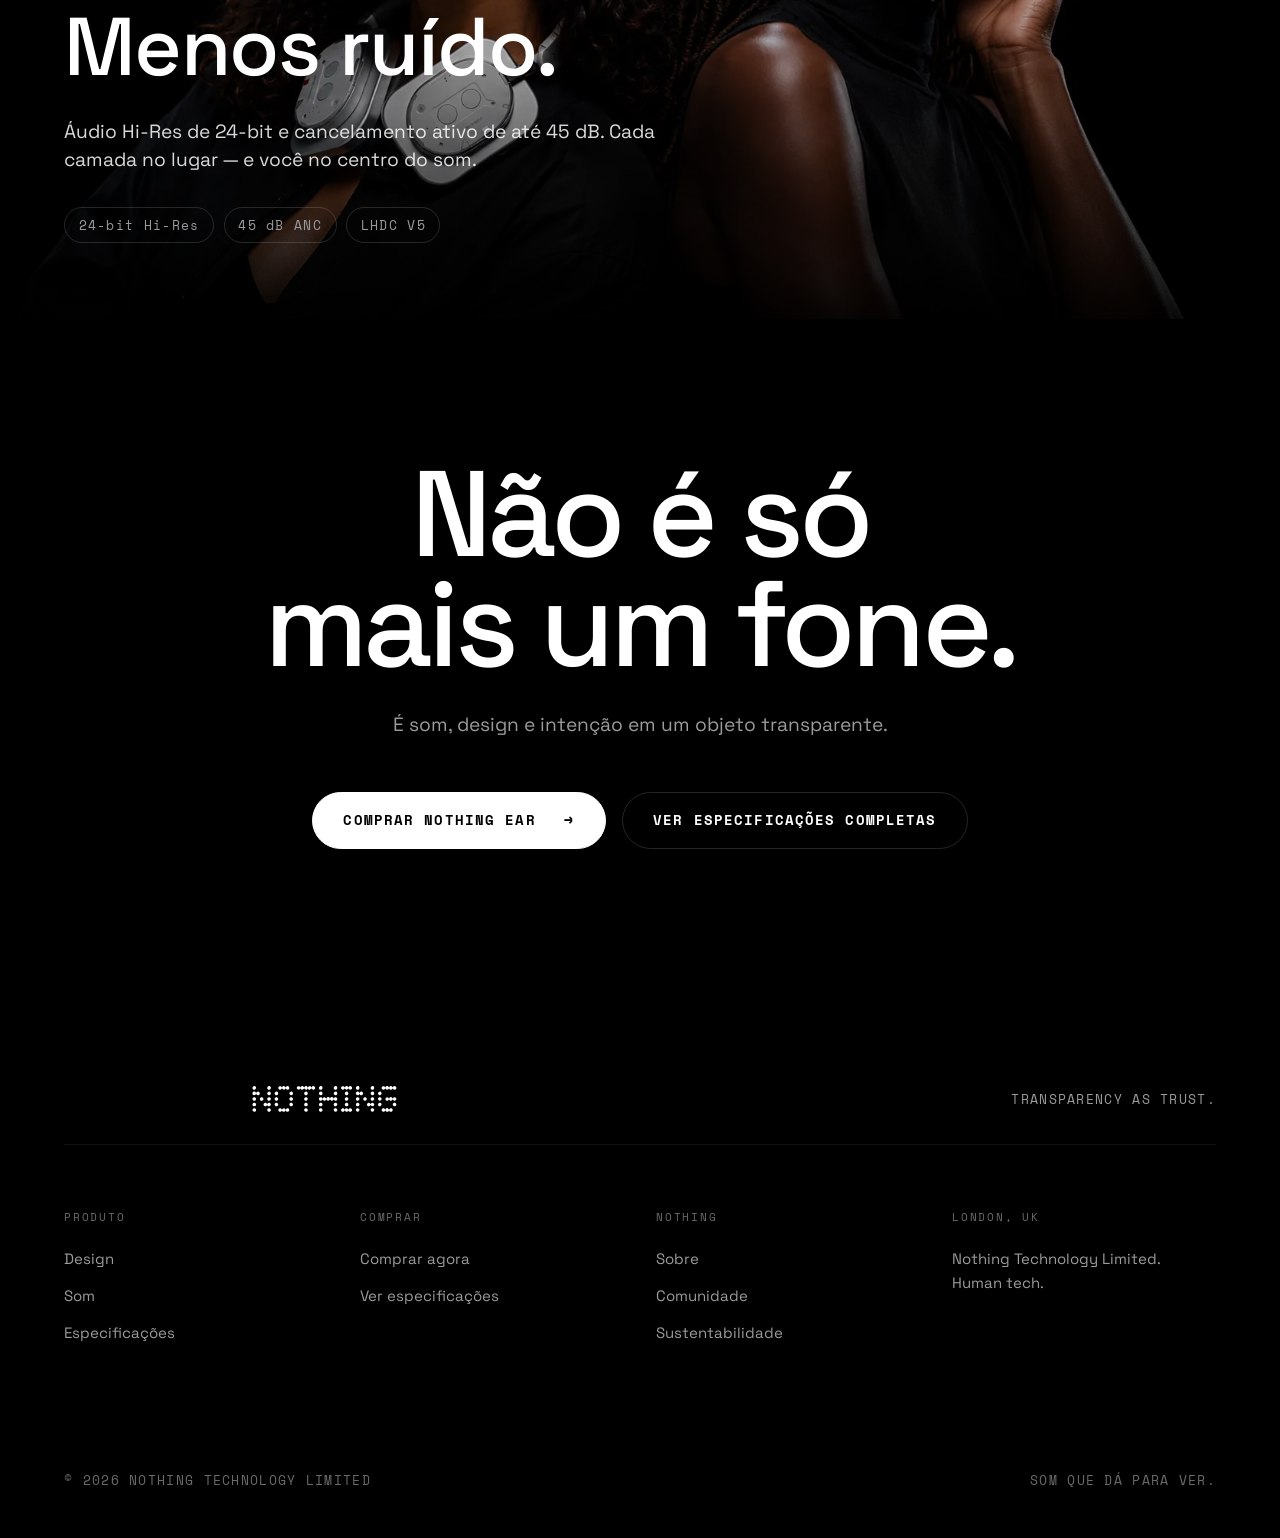
==== commit 514ac12b: "Replace statement with full spec sheet ("Sem segredos.") The statement section gives way to a new fr" ====
--- a/index.html
+++ b/index.html
@@ -44,7 +44,7 @@
       <nav class="nav__links" aria-label="Seções">
         <a href="#design">Design</a>
         <a href="#som">Som</a>
-        <a href="#specs">Especificações</a>
+        <a href="#especificacoes">Especificações</a>
       </nav>
       <a href="#comprar" class="btn btn--primary btn--sm nav__cta">Comprar</a>
       <button class="nav__toggle" id="navToggle" type="button" aria-label="Abrir menu" aria-expanded="false" aria-controls="menu">
@@ -59,7 +59,7 @@
       <ul class="menu__list">
         <li class="menu__item"><a href="#design"><span class="menu__idx" aria-hidden="true">01</span>Design</a></li>
         <li class="menu__item"><a href="#som"><span class="menu__idx" aria-hidden="true">02</span>Som</a></li>
-        <li class="menu__item"><a href="#specs"><span class="menu__idx" aria-hidden="true">03</span>Especificações</a></li>
+        <li class="menu__item"><a href="#especificacoes"><span class="menu__idx" aria-hidden="true">03</span>Especificações</a></li>
       </ul>
       <a href="#comprar" class="btn btn--primary btn--lg menu__cta">Comprar agora&nbsp;&nbsp;<span class="btn__arrow" aria-hidden="true">→</span></a>
     </nav>
@@ -84,7 +84,7 @@
     </section>
 
     <!-- SPECS -->
-    <section class="specs section--dark" id="specs" aria-label="Especificações">
+    <section class="specs section--dark" id="specs" aria-label="Destaques">
       <div class="container">
         <ul class="spec-grid">
           <li class="spec-cell" data-reveal>
@@ -121,14 +121,31 @@
       </div>
     </section>
 
-    <!-- STATEMENT — visto e ouvido (dot-matrix protagonista) -->
-    <section class="statement section--light" id="statement" aria-label="Feito para ser visto e ouvido" data-trigger="0.65">
-      <div class="container statement__inner">
-        <img class="statement__mark" src="assets/nothing-logo.svg" alt="" aria-hidden="true" width="521" height="94" loading="lazy" />
-        <h2 class="statement__title">
-          <span class="ln"><span class="ln__i">Feito para ser visto.</span></span>
-          <span class="ln"><span class="ln__i">Feito para ser ouvido.</span></span>
-        </h2>
+    <!-- ESPECIFICAÇÕES — ficha completa ("Sem segredos.") -->
+    <section class="ficha section--light" id="especificacoes" aria-label="Especificações completas">
+      <div class="container">
+        <div class="ficha__head">
+          <h2 class="ficha__title" data-reveal>Sem segredos.</h2>
+          <p class="ficha__lead" data-reveal data-d="1">A ficha completa, à vista — como o resto do produto.</p>
+        </div>
+        <div class="ficha__table">
+          <dl class="ficha__col" data-reveal data-d="1">
+            <div class="ficha__row"><dt>Driver</dt><dd>40 mm, dinâmico</dd></div>
+            <div class="ficha__row"><dt>Resposta</dt><dd>20 Hz – 40 kHz</dd></div>
+            <div class="ficha__row"><dt>Códecs</dt><dd>LHDC V5 · AAC · SBC</dd></div>
+            <div class="ficha__row"><dt>Cancelamento</dt><dd>Até 45 dB, adaptativo</dd></div>
+            <div class="ficha__row"><dt>Microfones</dt><dd>4, com redução por IA</dd></div>
+            <div class="ficha__row"><dt>Transparência</dt><dd>Sim, ajustável</dd></div>
+          </dl>
+          <dl class="ficha__col" data-reveal data-d="2">
+            <div class="ficha__row"><dt>Bateria com o case</dt><dd>Até 40,5 h</dd></div>
+            <div class="ficha__row"><dt>Carga rápida</dt><dd>5 min = 2,4 h</dd></div>
+            <div class="ficha__row"><dt>Porta</dt><dd>USB-C</dd></div>
+            <div class="ficha__row"><dt>Bluetooth</dt><dd>5.4, dois dispositivos</dd></div>
+            <div class="ficha__row"><dt>Peso</dt><dd>312 g</dd></div>
+            <div class="ficha__row"><dt>Resistência</dt><dd>IP52</dd></div>
+          </dl>
+        </div>
       </div>
     </section>
 
@@ -156,7 +173,7 @@
         <p class="closing__sub" data-reveal data-d="1">É som, design e intenção em um objeto transparente.</p>
         <div class="closing__actions" data-reveal data-d="2">
           <a href="#top" class="btn btn--primary btn--lg">Comprar Nothing Ear&nbsp;&nbsp;<span class="btn__arrow" aria-hidden="true">→</span></a>
-          <a href="#specs" class="btn btn--ghost btn--lg">Ver especificações completas</a>
+          <a href="#especificacoes" class="btn btn--ghost btn--lg">Ver especificações completas</a>
         </div>
       </div>
     </section>
@@ -177,12 +194,12 @@
           <h4>Produto</h4>
           <a href="#design">Design</a>
           <a href="#som">Som</a>
-          <a href="#specs">Especificações</a>
+          <a href="#especificacoes">Especificações</a>
         </div>
         <div class="footer__col">
           <h4>Comprar</h4>
           <a href="#comprar">Comprar agora</a>
-          <a href="#specs">Ver especificações</a>
+          <a href="#especificacoes">Ver especificações</a>
         </div>
         <div class="footer__col">
           <h4>Nothing</h4>
--- a/styles.css
+++ b/styles.css
@@ -69,7 +69,7 @@
 .section--dark{background:var(--black);color:var(--white);}
 .section--light{background:var(--white);color:var(--ink);}
 /* nav fixa (80px) não cobre o topo ao navegar por âncora/teclado */
-.specs,.fone,.statement,.editorial,.closing{scroll-margin-top:80px;}
+.specs,.fone,.ficha,.editorial,.closing{scroll-margin-top:80px;}
 
 /* -----------------------------------------------------------------
    BOTÕES
@@ -227,21 +227,23 @@
 @keyframes foneFloat{0%,100%{transform:translateY(0) rotate(-1deg);}50%{transform:translateY(-14px) rotate(1deg);}}
 
 /* -----------------------------------------------------------------
-   STATEMENT — "visto e ouvido" · dot-matrix protagonista
-   (preenche o espaço branco do Figma; bastante respiro)
-   ----------------------------------------------------------------- */
-.statement{background:var(--white);color:var(--ink);position:relative;overflow:hidden;
-  padding-block:clamp(4rem,8vw,150px) clamp(6rem,13vw,200px);text-align:center;}
-.statement__inner{position:relative;display:flex;flex-direction:column;align-items:center;}
-.statement__mark{position:absolute;top:50%;left:50%;transform:translate(-50%,-52%);
-  width:min(1100px,92%);filter:invert(1);opacity:.12;pointer-events:none;}
-.statement__title{position:relative;z-index:1;font-weight:500;font-size:var(--fs-h2);
-  line-height:1;letter-spacing:-.019em;color:var(--ink);}
-/* padding maior protege o descendente do "p" do clip da máscara (métricas Win);
-   o margin negativo compensa — espaçamento visual idêntico */
-.statement__title .ln{display:block;overflow:hidden;padding-bottom:.15em;margin-bottom:-.09em;}
-.statement__title .ln__i{display:block;}
-.statement__title .ln:last-child .ln__i{color:var(--grey-37);}  /* "ouvido." em cinza */
+   ESPECIFICAÇÕES — ficha completa ("Sem segredos.")
+   Transparência levada à ficha técnica: tabela mono, hairlines.
+   Destino real de "Especificações" (nav/menu/rodapé/fechamento).
+   ----------------------------------------------------------------- */
+.ficha{padding-block:clamp(5rem,9vw,150px) clamp(5rem,10vw,170px);}
+.ficha__head{max-width:820px;}
+.ficha__title{font-weight:500;font-size:var(--fs-h2);line-height:.95;letter-spacing:-.019em;color:var(--ink);}
+.ficha__lead{font-weight:400;font-size:var(--fs-lead);line-height:1.5;color:var(--grey-37);
+  margin-top:24px;max-width:44ch;}
+.ficha__table{display:grid;grid-template-columns:1fr 1fr;gap:0 clamp(2rem,6vw,96px);
+  margin-top:clamp(3rem,6vw,80px);}
+.ficha__row{display:flex;justify-content:space-between;align-items:baseline;gap:24px;
+  padding:21px 0;border-top:1px solid var(--line-light);}
+.ficha__row dt{font-family:var(--font-mono);font-size:12px;letter-spacing:.96px;text-transform:uppercase;
+  color:var(--grey-42);white-space:nowrap;}
+.ficha__row dd{font-weight:500;font-size:clamp(1rem,1.3vw,1.25rem);letter-spacing:-.01em;
+  text-align:right;color:var(--ink);}
 
 /* =================================================================
    ENTRADA ANIMADA (Emil Kowalski) — gated por html.anim (só com JS).
@@ -265,14 +267,6 @@
 /* editorial: zoom-out sutil da imagem ao entrar */
 .anim .editorial__media>img{transform:scale(1.06);}
 .anim .editorial.is-in .editorial__media>img{transform:scale(1);transition:transform 1.3s var(--ease-out2);}
-/* statement: marca dot-matrix (protagonista) + linhas em máscara.
-   Sem blur animado: filter é a propriedade mais cara e o olho só lê o fade. */
-.anim .statement__mark{opacity:0;transform:translate(-50%,-52%) scale(.97);}
-.anim .statement.is-in .statement__mark{opacity:.12;transform:translate(-50%,-52%) scale(1);
-  transition:opacity .9s var(--ease-out2),transform 1.1s var(--ease-out2);}
-.anim .statement .ln__i{transform:translateY(125%);}
-.anim .statement.is-in .ln__i{transform:translateY(0);transition:transform .85s var(--ease-out2);}
-.anim .statement.is-in .ln:nth-child(2) .ln__i{transition-delay:.12s;}
 
 /* -----------------------------------------------------------------
    SOM — editorial (full-bleed · texto na base, fora dos rostos)
@@ -346,6 +340,7 @@
   .fone__title{width:auto;}
   .fone__lead{max-width:100%;}
   .hero__sub{max-width:100%;}
+  .ficha__table{grid-template-columns:1fr;gap:0;}  /* colunas da ficha empilham */
 }
 @media (max-width:560px){
   .spec-grid{grid-template-columns:1fr;}
@@ -366,8 +361,6 @@
   .fone__media{animation:none;}   /* foneFloat vive na .fone__media */
   /* tudo visível e estático mesmo se .anim estiver presente */
   .anim [data-reveal]{opacity:1;transform:none;}
-  .anim .statement__mark{opacity:.12;filter:invert(1);transform:translate(-50%,-52%);}
-  .anim .statement .ln__i{transform:none;}
   .anim .editorial__media>img{transform:none;}
   .anim .menu__item,.anim .menu__cta{opacity:1;transform:none;}
 }
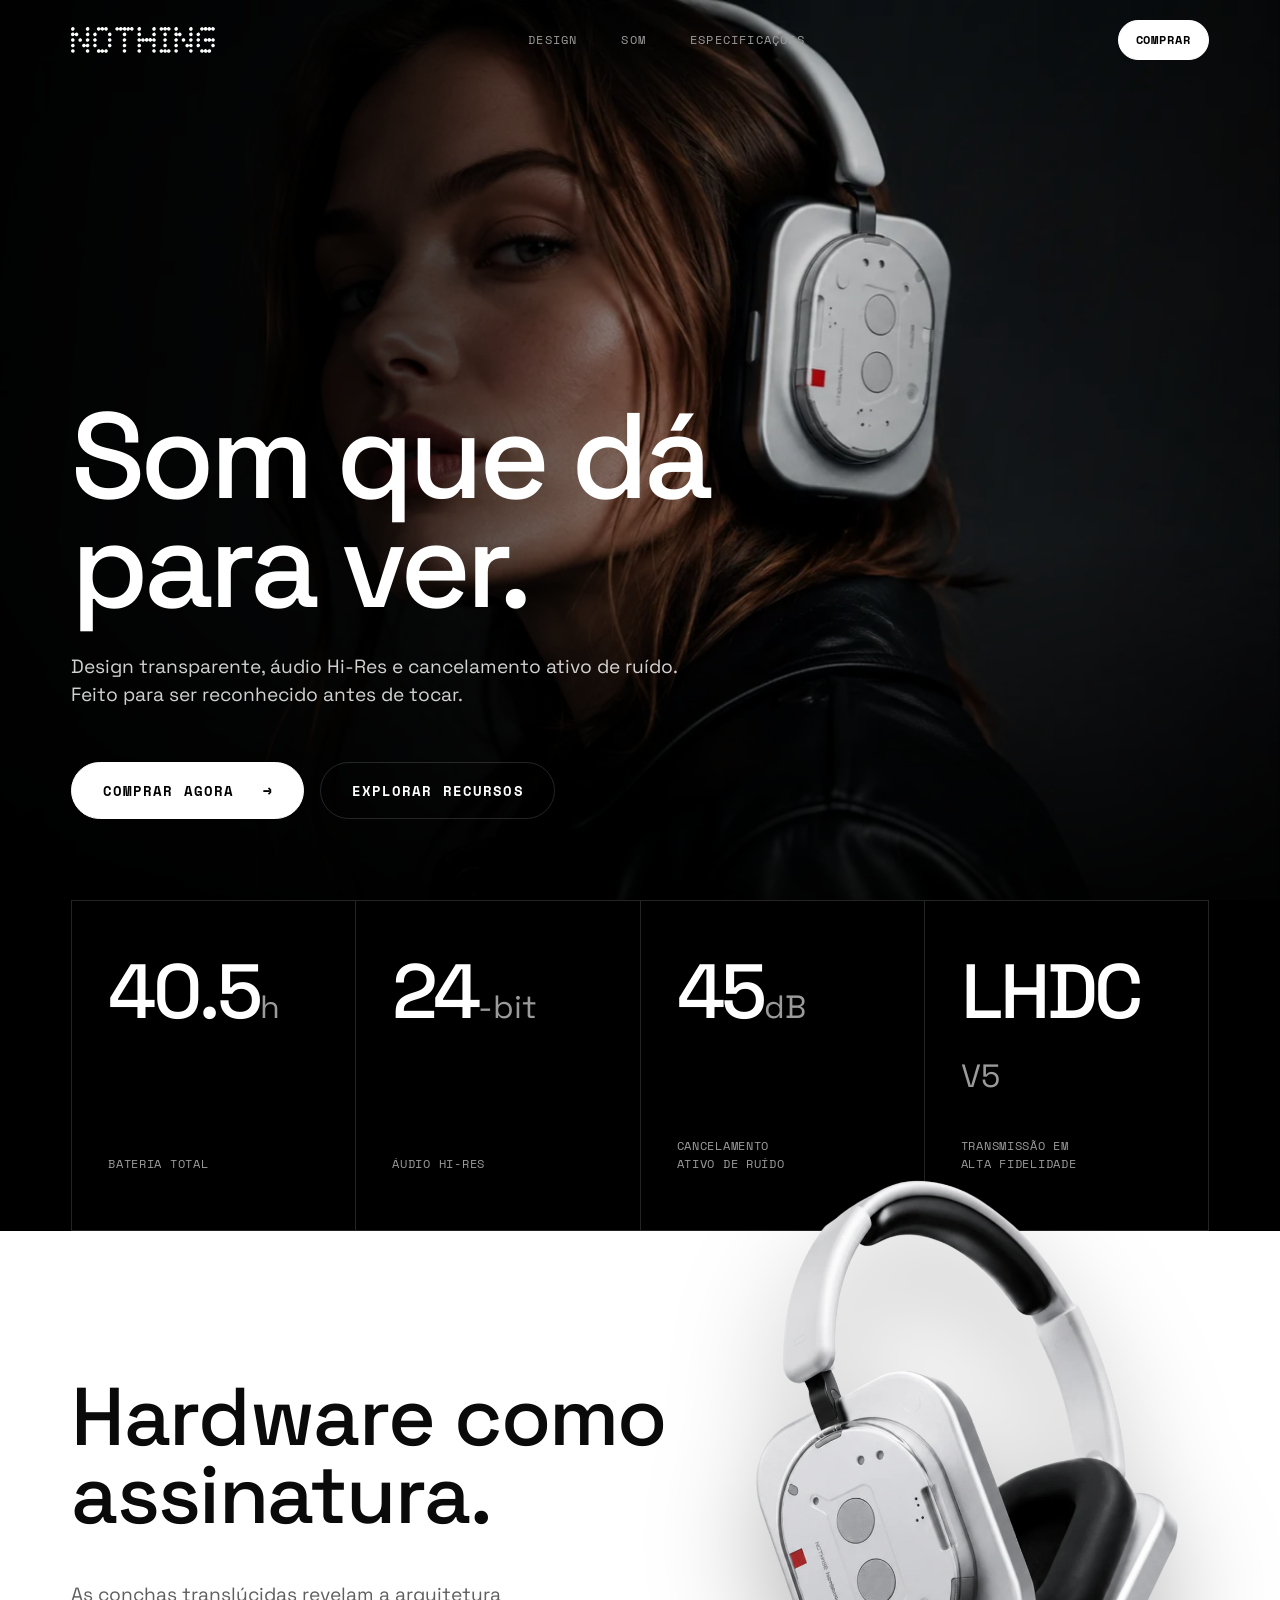
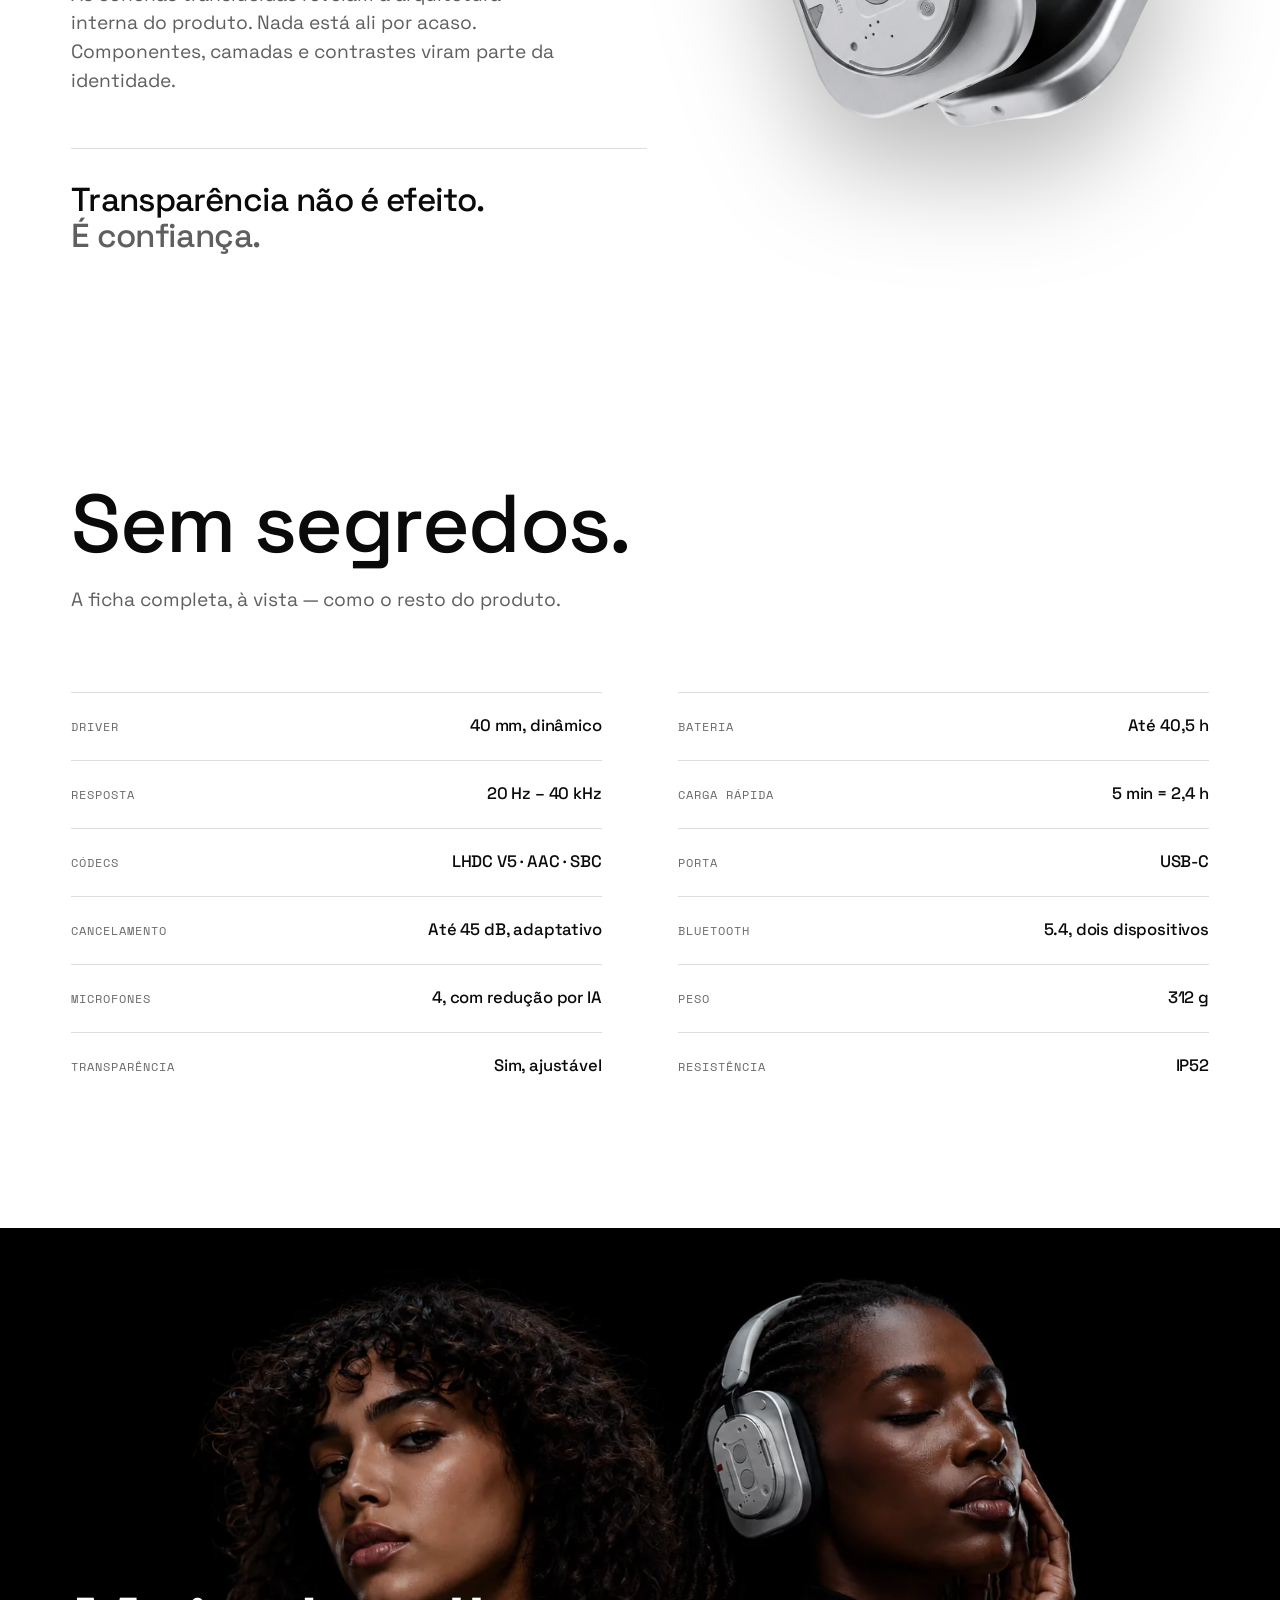
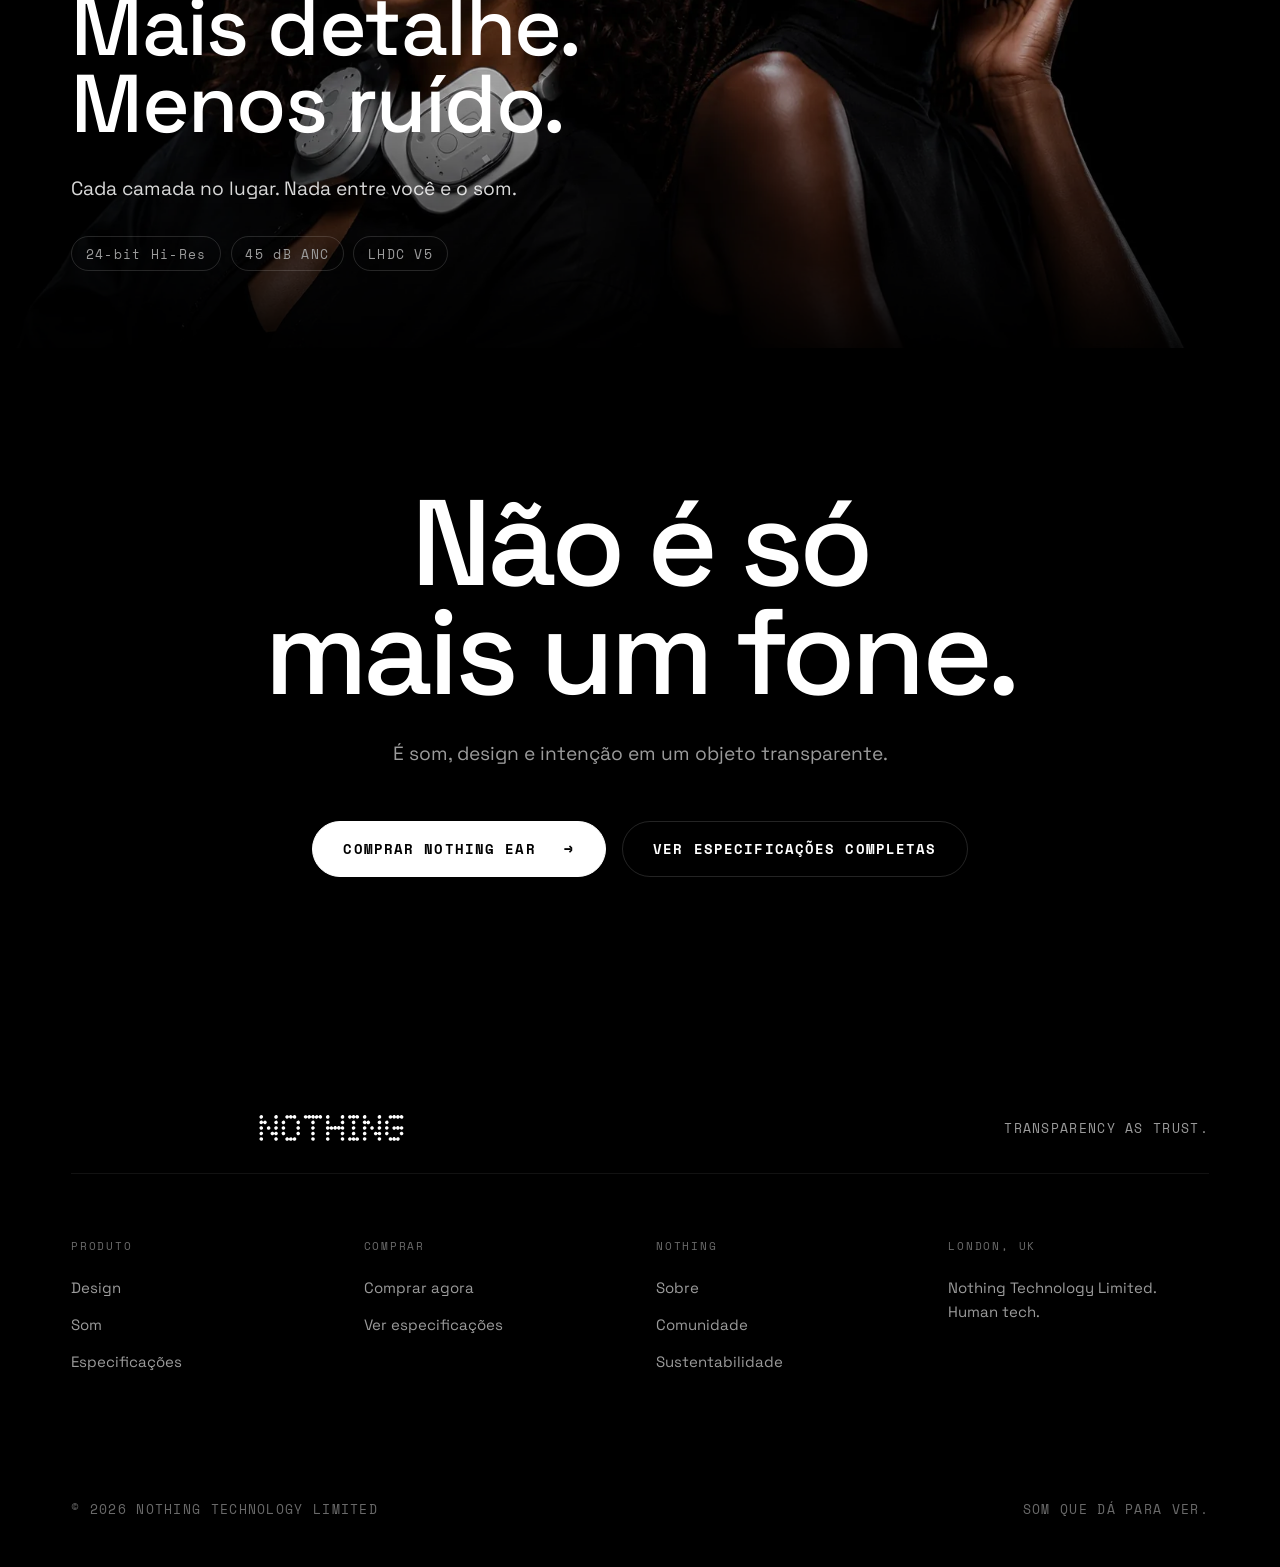
==== commit 5fa37cc5: "Copy: fix earbuds vocabulary + real redundancies (audit-driven) A 3-lens copy audit (redundancy / br" ====
--- a/index.html
+++ b/index.html
@@ -9,7 +9,7 @@
   <meta name="description" content="Nothing Ear combina design transparente, áudio Hi-Res e cancelamento ativo de ruído em um produto feito para ser reconhecido antes mesmo de tocar." />
   <meta property="og:title" content="Nothing Ear — Som que dá para ver." />
   <meta property="og:description" content="Design transparente, áudio Hi-Res de 24-bit e cancelamento ativo de até 45 dB." />
-  <meta property="og:image" content="assets/img-00.png" />
+  <meta property="og:image" content="assets/og.jpg" />
   <meta property="og:type" content="website" />
   <link rel="icon" href="assets/favicon.svg" type="image/svg+xml" />
 
@@ -39,7 +39,7 @@
   <header class="nav" id="nav">
     <div class="nav__inner container">
       <a href="#top" class="nav__logo" aria-label="Nothing — início">
-        <img src="assets/nothing-logo.svg" alt="Nothing" width="521" height="94" />
+        <img src="assets/logo.svg" alt="Nothing" width="521" height="94" />
       </a>
       <nav class="nav__links" aria-label="Seções">
         <a href="#design">Design</a>
@@ -70,12 +70,15 @@
     <!-- HERO -->
     <section class="hero" id="hero">
       <div class="hero__media">
-        <img src="assets/hero.webp" alt="Pessoa usando o Nothing Ear" width="1672" height="941" fetchpriority="high" />
+        <picture>
+          <source media="(max-width: 860px)" srcset="assets/hero-mobile.webp" />
+          <img src="assets/hero.webp" alt="Pessoa usando o Nothing Ear" width="1672" height="941" fetchpriority="high" />
+        </picture>
         <div class="hero__scrim" aria-hidden="true"></div>
       </div>
       <div class="hero__content container">
         <h1 class="hero__title" data-reveal>Som que dá<br />para ver.</h1>
-        <p class="hero__sub" data-reveal data-d="1">Nothing Ear combina design transparente, áudio Hi-Res e cancelamento ativo de ruído em um produto feito para ser reconhecido antes mesmo de tocar.</p>
+        <p class="hero__sub" data-reveal data-d="1">Design transparente, áudio Hi-Res e cancelamento ativo de ruído. Feito para ser reconhecido antes de tocar.</p>
         <div class="hero__actions" data-reveal data-d="2">
           <a href="#comprar" class="btn btn--primary btn--lg">Comprar agora&nbsp;&nbsp;<span class="btn__arrow" aria-hidden="true">→</span></a>
           <a href="#design" class="btn btn--ghost btn--lg">Explorar recursos</a>
@@ -89,7 +92,7 @@
         <ul class="spec-grid">
           <li class="spec-cell" data-reveal>
             <span class="spec-num">40.5<span class="spec-unit">h</span></span>
-            <span class="spec-label">Bateria total com o case</span>
+            <span class="spec-label">Bateria total</span>
           </li>
           <li class="spec-cell" data-reveal>
             <span class="spec-num">24<span class="spec-unit">-bit</span></span>
@@ -101,7 +104,7 @@
           </li>
           <li class="spec-cell" data-reveal>
             <span class="spec-num">LHDC<span class="spec-unit"> V5</span></span>
-            <span class="spec-label">Som em alta resolução</span>
+            <span class="spec-label">Transmissão em alta fidelidade</span>
           </li>
         </ul>
       </div>
@@ -112,7 +115,7 @@
       <div class="container fone__grid">
         <div class="fone__text">
           <h2 class="fone__title" data-reveal>Hardware como<br />assinatura.</h2>
-          <p class="fone__lead" data-reveal data-d="1">O case translúcido revela a arquitetura interna do produto. Nada está ali por acaso. Componentes, camadas e contrastes viram parte da identidade.</p>
+          <p class="fone__lead" data-reveal data-d="1">As conchas translúcidas revelam a arquitetura interna do produto. Nada está ali por acaso. Componentes, camadas e contrastes viram parte da identidade.</p>
           <blockquote class="pull-quote" data-reveal data-d="2">Transparência não é efeito.<br /><em>É confiança.</em></blockquote>
         </div>
         <div class="fone__media" data-reveal data-d="1">
@@ -138,7 +141,7 @@
             <div class="ficha__row"><dt>Transparência</dt><dd>Sim, ajustável</dd></div>
           </dl>
           <dl class="ficha__col" data-reveal data-d="2">
-            <div class="ficha__row"><dt>Bateria com o case</dt><dd>Até 40,5 h</dd></div>
+            <div class="ficha__row"><dt>Bateria</dt><dd>Até 40,5 h</dd></div>
             <div class="ficha__row"><dt>Carga rápida</dt><dd>5 min = 2,4 h</dd></div>
             <div class="ficha__row"><dt>Porta</dt><dd>USB-C</dd></div>
             <div class="ficha__row"><dt>Bluetooth</dt><dd>5.4, dois dispositivos</dd></div>
@@ -152,11 +155,14 @@
     <!-- SOM — editorial -->
     <section class="editorial section--dark" id="som" data-trigger="0.6">
       <div class="editorial__media">
-        <img src="assets/som.webp" alt="Duas pessoas usando o Nothing Ear" width="1672" height="941" loading="lazy" />
+        <picture>
+          <source media="(max-width: 860px)" srcset="assets/som-mobile.webp" />
+          <img src="assets/som.webp" alt="Duas pessoas usando o Nothing Ear" width="1672" height="941" loading="lazy" />
+        </picture>
         <div class="editorial__scrim" aria-hidden="true"></div>
         <div class="editorial__content container">
           <h2 class="editorial__title" data-reveal>Mais detalhe.<br />Menos ruído.</h2>
-          <p class="editorial__sub" data-reveal data-d="1">Áudio Hi-Res de 24-bit e cancelamento ativo de até 45 dB. Cada camada no lugar — e você no centro do som.</p>
+          <p class="editorial__sub" data-reveal data-d="1">Cada camada no lugar. Nada entre você e o som.</p>
           <ul class="chip-row" data-reveal data-d="2">
             <li class="chip">24-bit Hi-Res</li>
             <li class="chip">45 dB ANC</li>
@@ -185,7 +191,7 @@
     <div class="container">
       <div class="footer__top" data-reveal>
         <a href="#top" class="footer__logo" aria-label="Nothing">
-          <img src="assets/nothing-logo.svg" alt="Nothing" width="521" height="94" loading="lazy" />
+          <img src="assets/logo.svg" alt="Nothing" width="521" height="94" loading="lazy" />
         </a>
         <p class="footer__tagline">Transparency as trust.</p>
       </div>
--- a/styles.css
+++ b/styles.css
@@ -31,7 +31,7 @@
   --fs-lead:  clamp(1.0625rem, 1.5vw, 1.4rem); /* 22.4 */
 
   --container: 1440px;
-  --gutter: clamp(1.25rem, 5vw, 80px);
+  --gutter: clamp(1.25rem, 5.56vw, 80px); /* 5.56vw → atinge os 80 do grid já em 1440 (5vw só chegava em 1600 e deixava 72 no canônico) */
   --ease: cubic-bezier(0.16,1,0.3,1);
   --ease-out2: cubic-bezier(0.23,1,0.32,1);   /* ease-out forte (Emil) */
   --t: 0.3s var(--ease);
@@ -201,12 +201,13 @@
   text-transform:uppercase;color:var(--grey-61);max-width:18ch;}
 
 /* -----------------------------------------------------------------
-   DESIGN — fone + texto (branco · conteúdo alinhado a x=240)
-   container mais largo (1600) → conteúdo 1440 em x=240 no desktop
+   DESIGN — fone + texto (branco · container padrão: alinha com TODAS
+   as seções e senta na coluna 1 do grid em qualquer largura — o
+   container próprio de 1600 deixava o texto fora do grid entre
+   1440 e 1920 e desalinhado do resto da página)
    ----------------------------------------------------------------- */
 .fone{background:var(--white);color:var(--ink);overflow:visible;position:relative;z-index:1;
   padding-block:147px clamp(4rem,9vw,120px);}
-.fone .container{max-width:1600px;}
 .fone__grid{display:grid;grid-template-columns:minmax(0,576px) minmax(0,1fr);
   gap:clamp(.5rem,1vw,11px);align-items:start;}
 .fone__title{font-weight:500;font-size:var(--fs-h2);line-height:.95;letter-spacing:-.019em;color:var(--ink);
@@ -265,8 +266,8 @@
   .anim .spec-cell:nth-child(4).is-in{transition-delay:.24s;}
 }
 /* editorial: zoom-out sutil da imagem ao entrar */
-.anim .editorial__media>img{transform:scale(1.06);}
-.anim .editorial.is-in .editorial__media>img{transform:scale(1);transition:transform 1.3s var(--ease-out2);}
+.anim .editorial__media img{transform:scale(1.06);}
+.anim .editorial.is-in .editorial__media img{transform:scale(1);transition:transform 1.3s var(--ease-out2);}
 
 /* -----------------------------------------------------------------
    SOM — editorial (full-bleed · texto na base, fora dos rostos)
@@ -276,7 +277,7 @@
    no pescoço embaixo aparecem inteiros em qualquer largura. min-height só p/ telas estreitas. */
 .editorial__media{position:relative;width:100%;aspect-ratio:1672 / 941;min-height:clamp(460px,62vh,560px);
   display:flex;align-items:flex-end;overflow:hidden;}
-.editorial__media>img{position:absolute;inset:0;width:100%;height:100%;
+.editorial__media img{position:absolute;inset:0;width:100%;height:100%;
   object-fit:cover;object-position:center 50%;}  /* centra as modelos: fones sempre visíveis em qualquer altura de tela */
 .editorial__scrim{position:absolute;inset:0;background:
   /* base escura só p/ legibilidade do texto, suave o bastante p/ o fone do pescoço aparecer */
@@ -334,18 +335,27 @@
   .nav__links{display:none;}
   .nav__cta{display:none;}          /* Comprar migra para dentro do menu */
   .nav__toggle{display:inline-flex;}
-  .fone{padding-top:clamp(4rem,12vw,147px);}
+  /* produto invade a banda preta acima de leve (-28: proporcional ao gesto
+     de -57 do desktop, onde o produto é 2× maior) */
+  .fone{padding-top:0;}
   .fone__grid{grid-template-columns:1fr;gap:clamp(2rem,7vw,3rem);}
-  .fone__media{order:-1;margin:0 auto;max-width:min(86vw,520px);}
+  .fone__media{order:-1;margin:-28px auto 0;max-width:min(86vw,520px);}
   .fone__title{width:auto;}
   .fone__lead{max-width:100%;}
   .hero__sub{max-width:100%;}
   .ficha__table{grid-template-columns:1fr;gap:0;}  /* colunas da ficha empilham */
+  /* os recortes mobile (<picture>) já vêm enquadrados como no Figma → centraliza */
+  .hero__media img,.editorial__media img{object-position:center;}
 }
 @media (max-width:560px){
+  :root{--gutter:20px;}  /* margem exata do grid mobile (4 col · offset 20) */
   .spec-grid{grid-template-columns:1fr;}
+  /* empilhados, os cards não precisam dos 330px nem do space-between (que
+     jogava número no topo e label lá no fim) — número e label juntos, compacto */
+  .spec-cell{min-height:0;justify-content:flex-start;gap:14px;padding:40px 24px;}
+  .spec-label{max-width:none;}       /* o cap de 18ch é do desktop; aqui quebrava em 2 linhas à toa */
+  .ficha__row{padding-block:18px;}   /* linhas da ficha iguais ao Figma mobile */
   .footer__grid{grid-template-columns:repeat(2,1fr);gap:40px 24px;}
-  .hero{align-items:center;}
   .btn--lg{width:100%;}
   .hero__actions,.closing__actions{width:100%;}
   .editorial__media{min-height:78svh;}
@@ -361,7 +371,7 @@
   .fone__media{animation:none;}   /* foneFloat vive na .fone__media */
   /* tudo visível e estático mesmo se .anim estiver presente */
   .anim [data-reveal]{opacity:1;transform:none;}
-  .anim .editorial__media>img{transform:none;}
+  .anim .editorial__media img{transform:none;}
   .anim .menu__item,.anim .menu__cta{opacity:1;transform:none;}
 }
 :focus-visible{outline:2px solid currentColor;outline-offset:3px;}
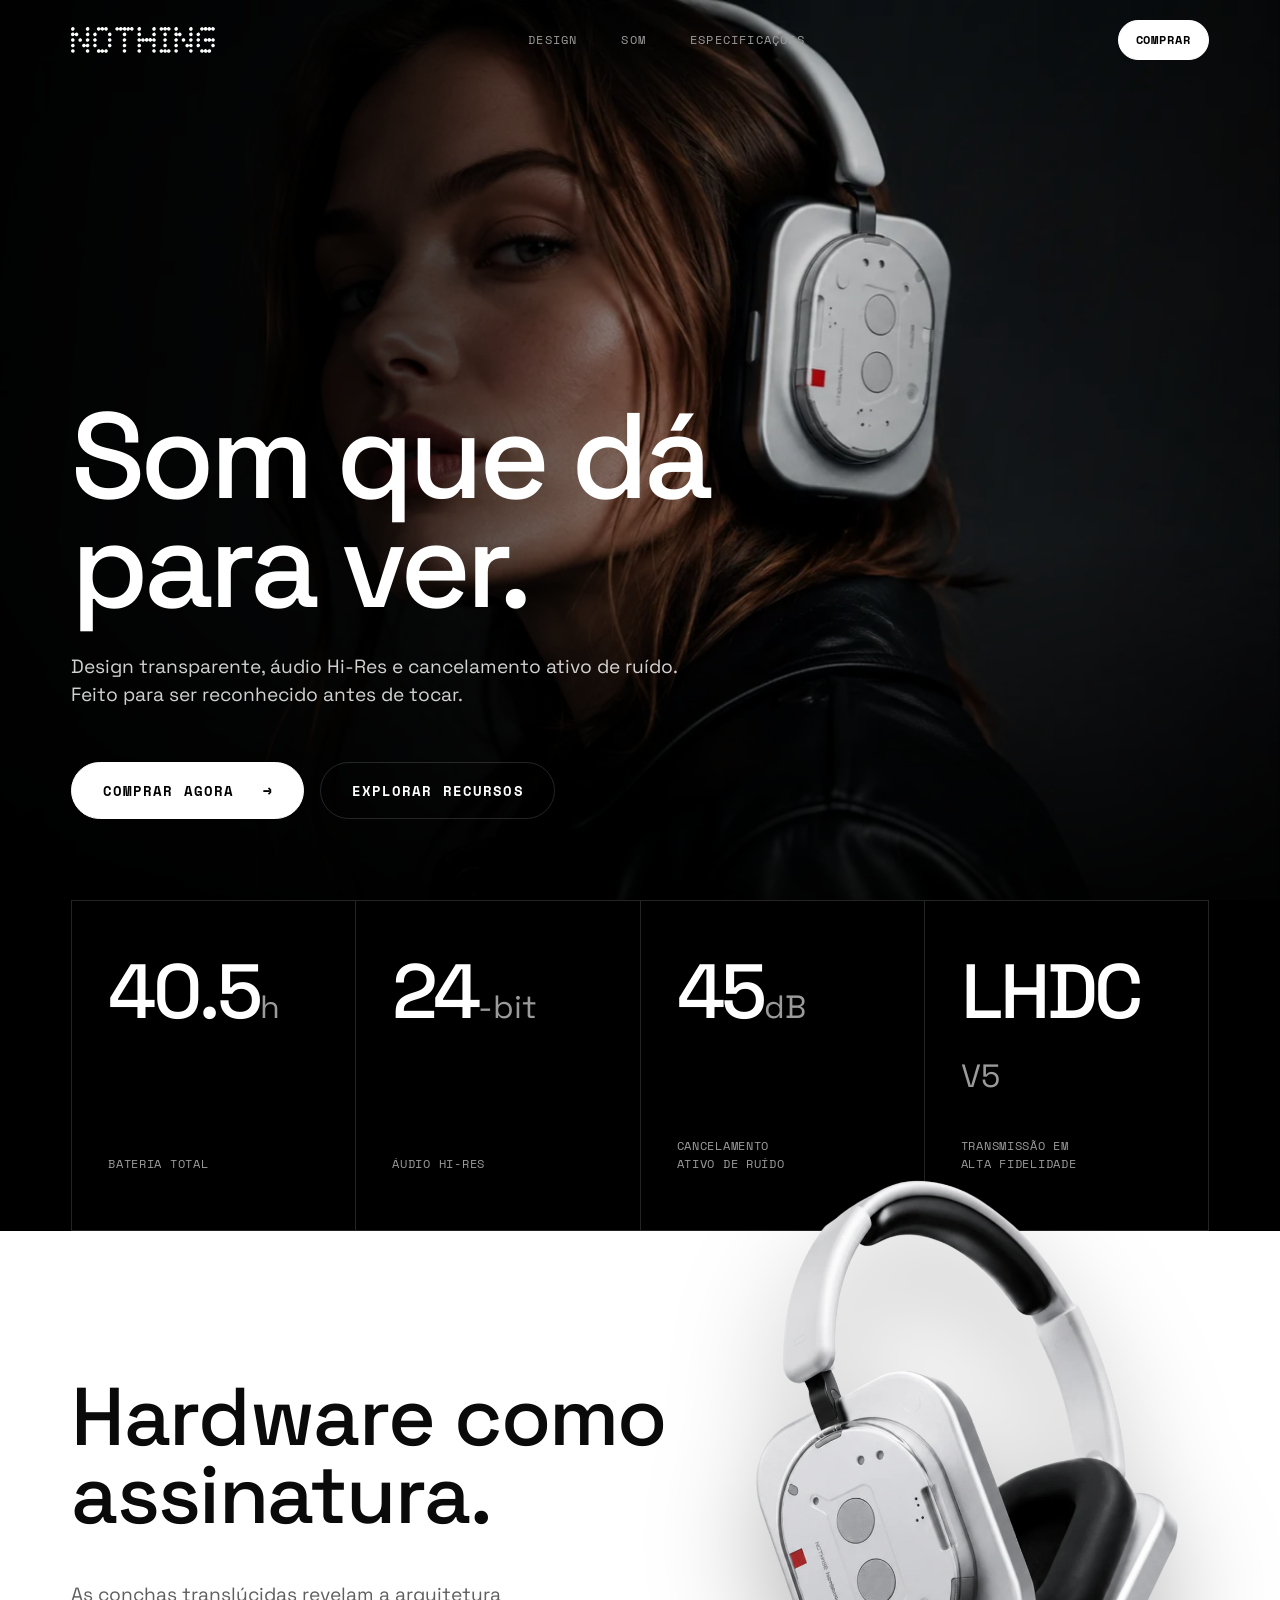
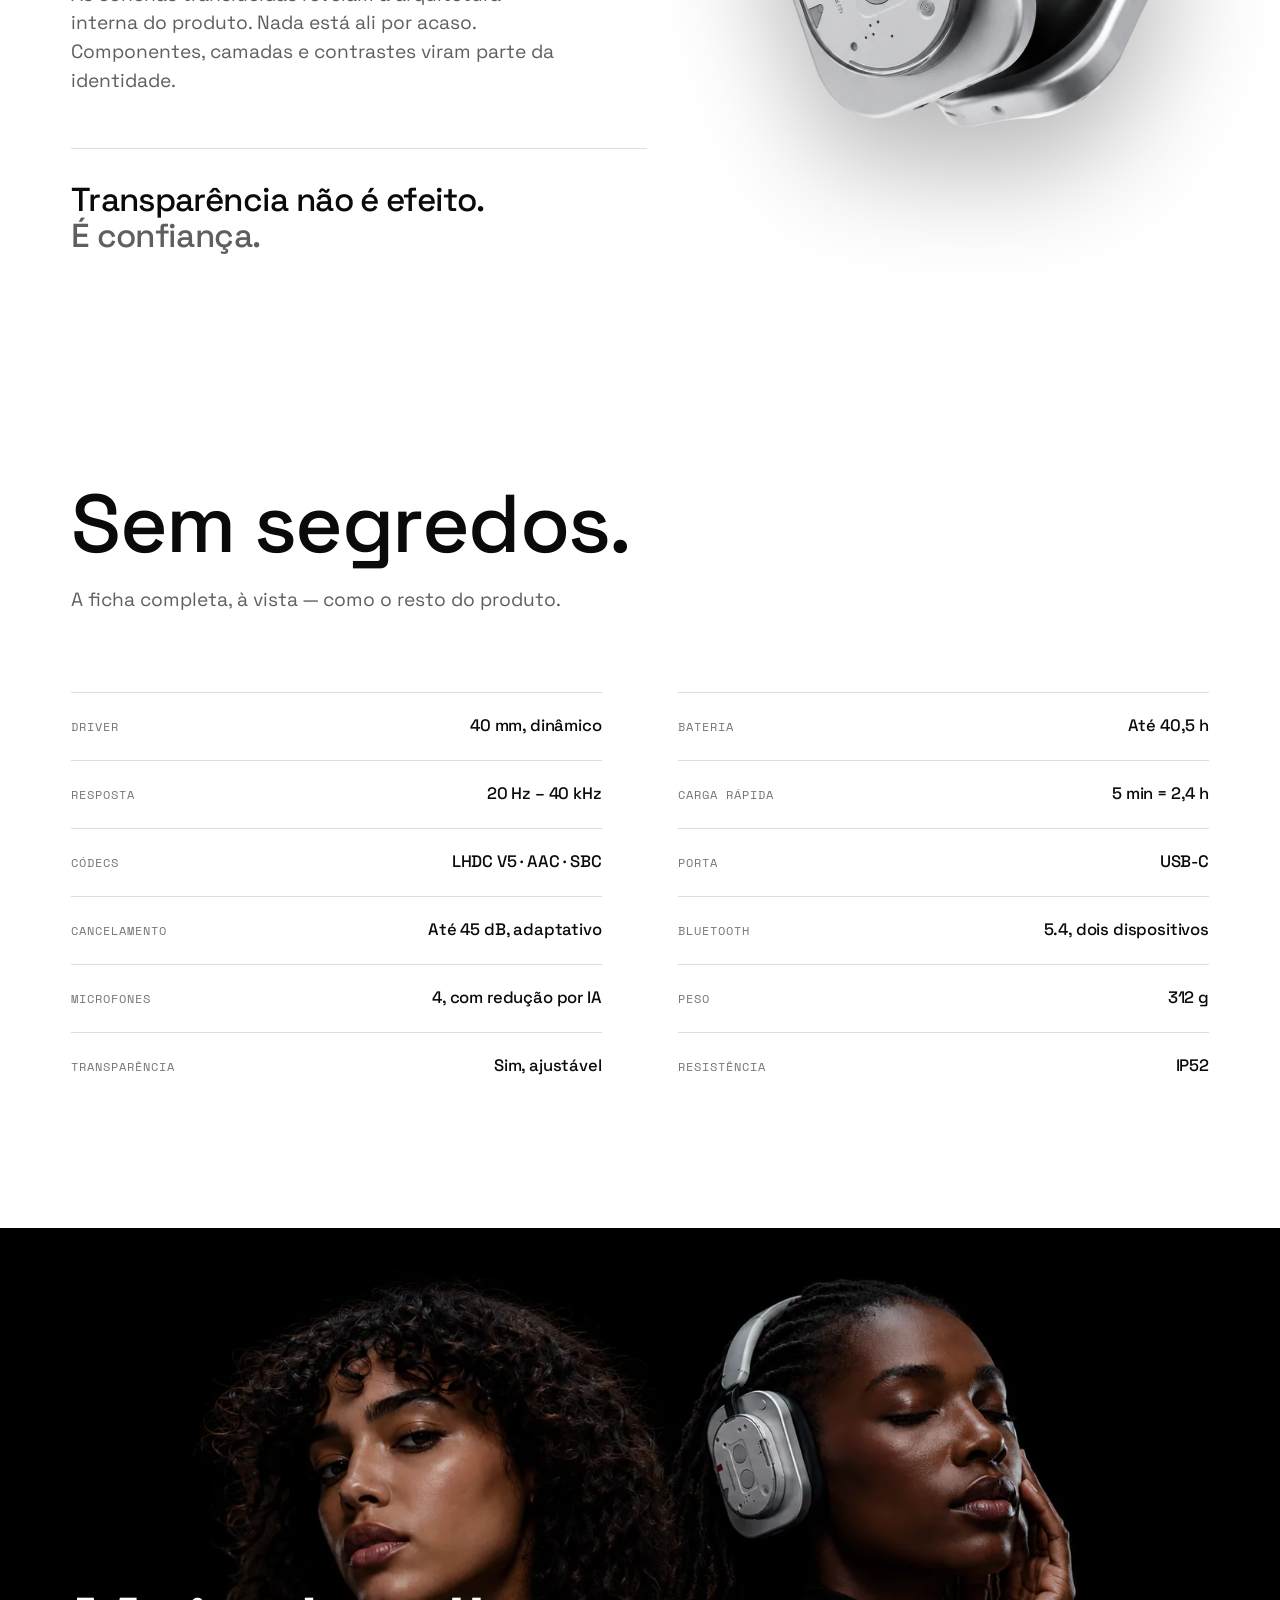
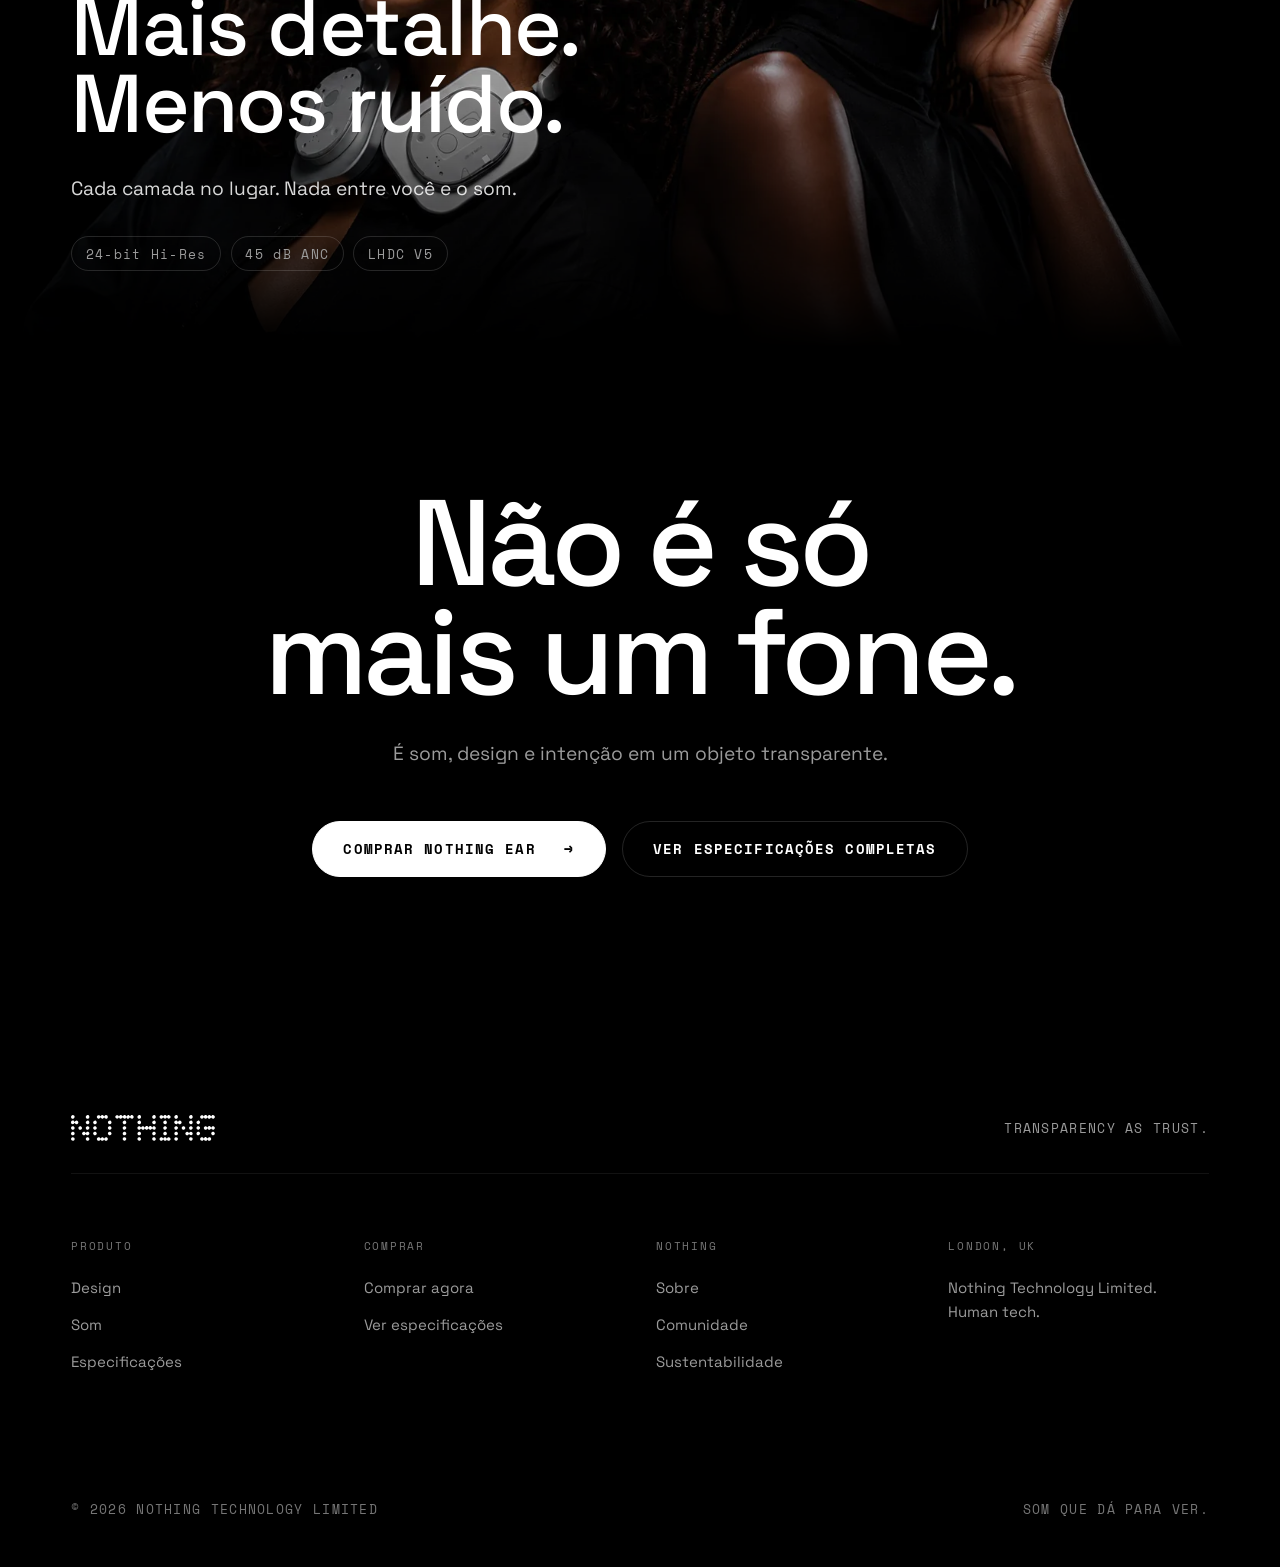
==== commit f96c8198: "Add live deploy link (nothing-ear.vercel.app) - README: live demo link. - og:image switched to an ab" ====
--- a/index.html
+++ b/index.html
@@ -6,11 +6,13 @@
   <meta name="color-scheme" content="dark light" />
   <meta name="theme-color" content="#000000" />
   <title>Nothing Ear — Som que dá para ver.</title>
-  <meta name="description" content="Nothing Ear combina design transparente, áudio Hi-Res e cancelamento ativo de ruído em um produto feito para ser reconhecido antes mesmo de tocar." />
+  <meta name="description" content="Nothing Ear — design transparente, áudio Hi-Res e cancelamento ativo de ruído. Feito para ser reconhecido antes de tocar." />
   <meta property="og:title" content="Nothing Ear — Som que dá para ver." />
   <meta property="og:description" content="Design transparente, áudio Hi-Res de 24-bit e cancelamento ativo de até 45 dB." />
-  <meta property="og:image" content="assets/og.jpg" />
+  <meta property="og:image" content="https://nothing-ear.vercel.app/assets/og.jpg" />
+  <meta property="og:url" content="https://nothing-ear.vercel.app/" />
   <meta property="og:type" content="website" />
+  <meta name="twitter:card" content="summary_large_image" />
   <link rel="icon" href="assets/favicon.svg" type="image/svg+xml" />
 
   <link rel="preconnect" href="https://fonts.googleapis.com" />
--- a/styles.css
+++ b/styles.css
@@ -12,7 +12,7 @@
   --white:#ffffff;
   --ink:#0a0a0a;          /* color/grey/4  */
   --grey-61:#9b9b9b;      /* color/grey/61 */
-  --grey-42:#6a6a6a;      /* color/grey/42 */
+  --grey-46:#767676;      /* color/grey/46 — AA nos dois fundos (4.5:1+) */
   --grey-37:#5f5f5f;      /* color/grey/37 */
   --white-82:rgba(255,255,255,.82);
   --white-85:rgba(255,255,255,.85);
@@ -148,7 +148,7 @@
 .menu__list{display:flex;flex-direction:column;gap:clamp(1rem,3.2vh,1.75rem);}
 .menu__item a{display:inline-flex;align-items:baseline;gap:18px;width:fit-content;
   font-weight:500;font-size:clamp(2.25rem,11vw,3.5rem);line-height:1;letter-spacing:-.03em;color:var(--white);}
-.menu__idx{font-family:var(--font-mono);font-size:13px;font-weight:400;letter-spacing:1px;color:var(--grey-42);}
+.menu__idx{font-family:var(--font-mono);font-size:13px;font-weight:400;letter-spacing:1px;color:var(--grey-46);}
 .menu__cta{align-self:flex-start;}
 /* stagger de entrada (só com JS via .anim; reduced-motion mostra tudo estático).
    A transição no estado base dá a SAÍDA (200ms) ao fechar; na abertura as regras
@@ -242,7 +242,7 @@
 .ficha__row{display:flex;justify-content:space-between;align-items:baseline;gap:24px;
   padding:21px 0;border-top:1px solid var(--line-light);}
 .ficha__row dt{font-family:var(--font-mono);font-size:12px;letter-spacing:.96px;text-transform:uppercase;
-  color:var(--grey-42);white-space:nowrap;}
+  color:var(--grey-46);white-space:nowrap;}
 .ficha__row dd{font-weight:500;font-size:clamp(1rem,1.3vw,1.25rem);letter-spacing:-.01em;
   text-align:right;color:var(--ink);}
 
@@ -280,8 +280,9 @@
 .editorial__media img{position:absolute;inset:0;width:100%;height:100%;
   object-fit:cover;object-position:center 50%;}  /* centra as modelos: fones sempre visíveis em qualquer altura de tela */
 .editorial__scrim{position:absolute;inset:0;background:
-  /* base escura só p/ legibilidade do texto, suave o bastante p/ o fone do pescoço aparecer */
-  linear-gradient(to top, rgba(0,0,0,.9) 0%, rgba(0,0,0,.5) 20%, rgba(0,0,0,0) 46%),
+  /* base funde a 100% de preto: corpos iluminados na borda derretem na seção
+     seguinte sem emenda (90% ainda deixava ver o corte) */
+  linear-gradient(to top, rgba(0,0,0,1) 0%, rgba(0,0,0,.55) 18%, rgba(0,0,0,0) 50%),
   /* topo: legibilidade da nav */
   linear-gradient(to bottom, rgba(0,0,0,.7) 0%, rgba(0,0,0,0) 14%);}  /* respiro preto no topo + legibilidade da nav */
 .editorial__content{position:relative;z-index:2;width:100%;padding-bottom:clamp(3.5rem,6vw,90px);}
@@ -310,20 +311,20 @@
 .footer{padding-block:97px clamp(2rem,4vw,48px);}
 .footer__top{display:flex;align-items:center;justify-content:space-between;flex-wrap:wrap;gap:1rem;
   padding-bottom:32px;border-bottom:1px solid var(--line-dark-2);}
-.footer__logo img{height:26px;}
+.footer__logo img{height:26px;width:auto;}  /* sem width:auto o atributo width=521 estica a caixa e o SVG centraliza a tinta fora da coluna */
 .footer__tagline{font-family:var(--font-mono);font-size:13px;letter-spacing:1.3px;line-height:20.15px;
   text-transform:uppercase;color:var(--grey-61);}
 .footer__grid{display:grid;grid-template-columns:repeat(4,1fr);gap:32px;padding-block:64px;}
 .footer__col{display:flex;flex-direction:column;}
 .footer__col h4{font-family:var(--font-mono);font-size:11px;letter-spacing:1.76px;line-height:17px;
-  text-transform:uppercase;color:var(--grey-42);font-weight:400;margin-bottom:21px;}
+  text-transform:uppercase;color:var(--grey-46);font-weight:400;margin-bottom:21px;}
 .footer__col a{font-size:15px;line-height:23.25px;color:var(--grey-61);transition:color var(--t);
   width:fit-content;margin-bottom:13.6px;}
 .footer__col a:hover{color:var(--white);}
 .footer__col--meta p{font-size:15px;line-height:24px;color:var(--grey-61);}
 .footer__bottom{display:flex;justify-content:space-between;flex-wrap:wrap;gap:1rem;padding-top:48px;
   font-family:var(--font-mono);font-size:13px;letter-spacing:1.3px;line-height:20.15px;
-  text-transform:uppercase;color:var(--grey-42);}
+  text-transform:uppercase;color:var(--grey-46);}
 
 /* -----------------------------------------------------------------
    RESPONSIVO
@@ -346,6 +347,12 @@
   .ficha__table{grid-template-columns:1fr;gap:0;}  /* colunas da ficha empilham */
   /* os recortes mobile (<picture>) já vêm enquadrados como no Figma → centraliza */
   .hero__media img,.editorial__media img{object-position:center;}
+  /* scrim do hero mobile = os DOIS gradientes do frame do Figma, traduzidos:
+     vertical (topo .32 p/ nav → 0 aos 43% → preto sólido dos 61% p/ baixo,
+     derretendo a borda do crop) + lateral (esquerda escura, como o desktop) */
+  .hero__scrim{background:
+    linear-gradient(to bottom, rgba(0,0,0,.32) 0%, rgba(0,0,0,0) 43%, #000 61%, #000 100%),
+    linear-gradient(90deg, rgba(0,0,0,.92) 0%, rgba(0,0,0,.7) 24.5%, rgba(0,0,0,.15) 62%, rgba(0,0,0,.45) 100%);}
 }
 @media (max-width:560px){
   :root{--gutter:20px;}  /* margem exata do grid mobile (4 col · offset 20) */
@@ -355,7 +362,12 @@
   .spec-cell{min-height:0;justify-content:flex-start;gap:14px;padding:40px 24px;}
   .spec-label{max-width:none;}       /* o cap de 18ch é do desktop; aqui quebrava em 2 linhas à toa */
   .ficha__row{padding-block:18px;}   /* linhas da ficha iguais ao Figma mobile */
-  .footer__grid{grid-template-columns:repeat(2,1fr);gap:40px 24px;}
+  /* footer = medidas do frame mobile do Figma */
+  .footer{padding-top:72px;}
+  .footer__top{flex-direction:column;align-items:flex-start;gap:16px;padding-bottom:28px;}
+  .footer__tagline{font-size:12px;}
+  .footer__grid{grid-template-columns:repeat(2,1fr);gap:40px 24px;padding-block:44px;}
+  .footer__bottom{padding-top:32px;gap:8px;font-size:11px;}
   .btn--lg{width:100%;}
   .hero__actions,.closing__actions{width:100%;}
   .editorial__media{min-height:78svh;}
